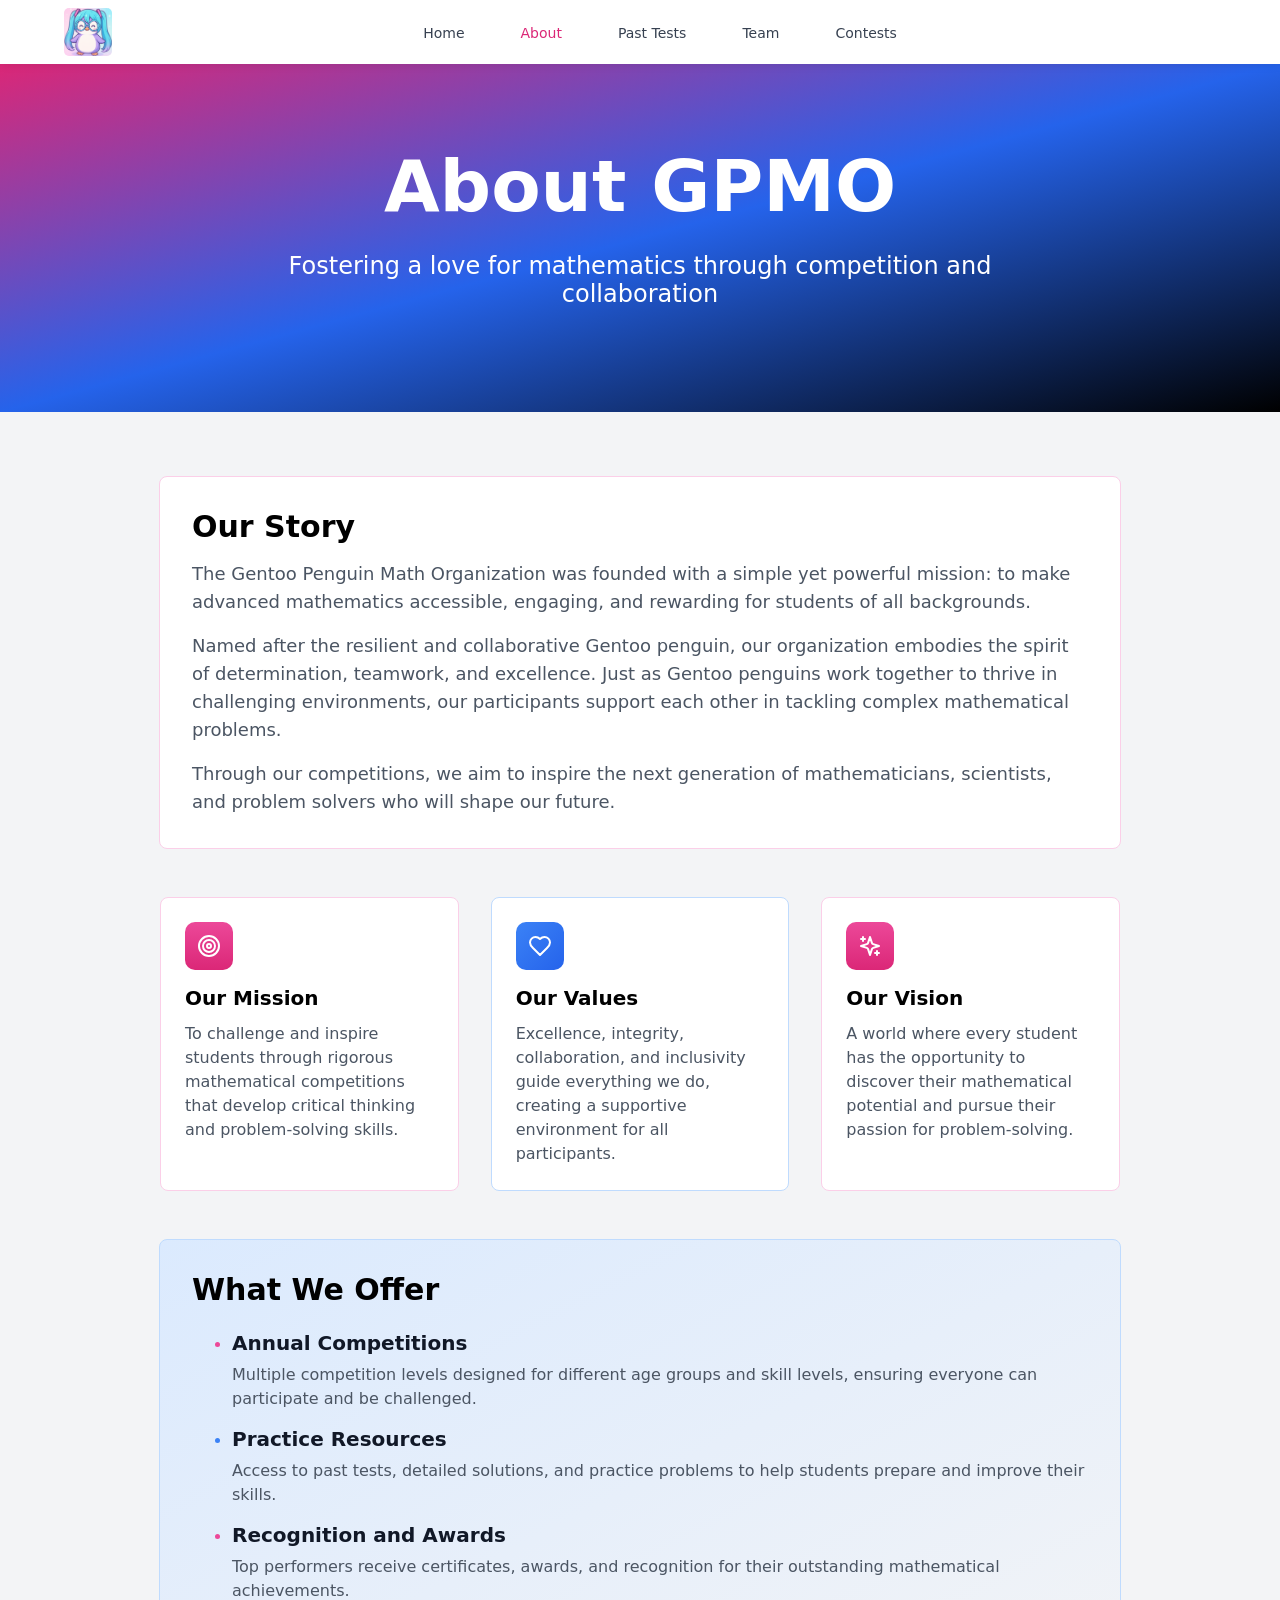
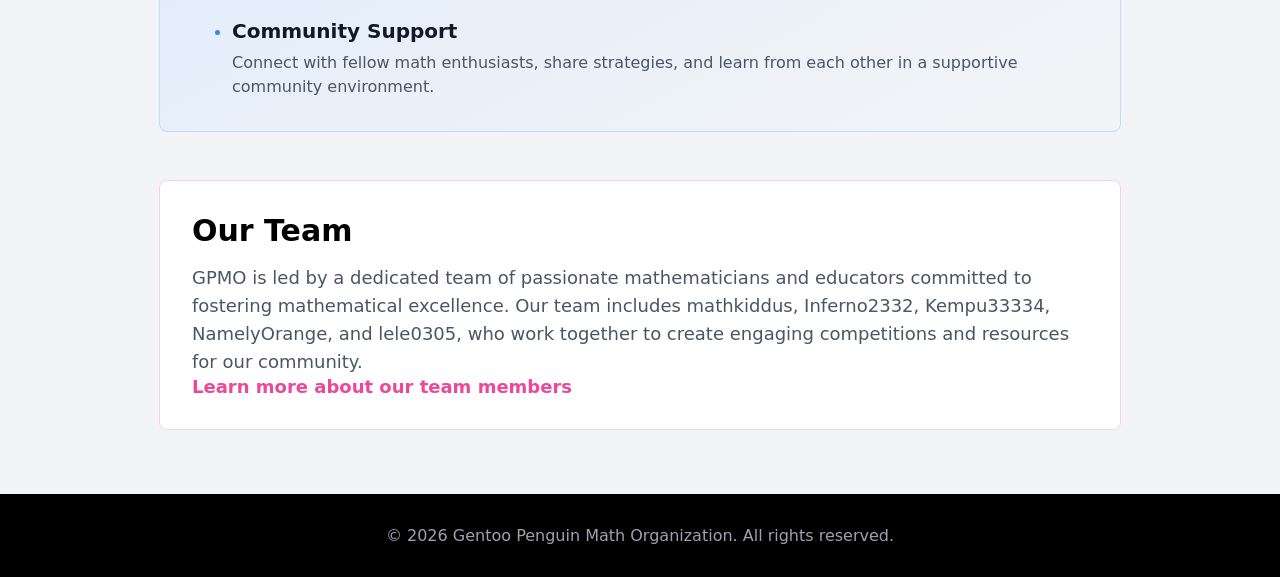
==== about.html @ 181d1ee4 "fix typos and changed references" ====
<!DOCTYPE html>
<html lang="en">
    <head>
        <meta charset="UTF-8">
        <meta name="viewport" content="width=device-width, initial-scale=1.0">
        <meta http-equiv="X-UA-Compatible" content="ie=edge">
        <title>Gentoo Penguin Math Organization ● About</title>
        <link rel="stylesheet" href="./assets/css/style.css">
    </head>
    <body>
        <main>
            <nav class="nav">
                <p class="fancy-text"><a href="index.html"><img src="./assets/images/members/logo.png" alt="GPMO Logo" class="logo"></a></p>
                <ul class="nav-bar">
                    <li><a href="index.html" class="nav-link">Home</a></li>
                    <li><a href="about.html" class="nav-link current-nav-link">About</a></li>
                    <li><a href="past-tests.html" class="nav-link">Past Tests</a></li>
                    <li><a href="team.html" class="nav-link">Team</a></li>
                    <li><a href="contest.html" class="nav-link">Contests</a></li>
                </ul>
                <button class="nav-toggle" aria-label="Toggle navigation" aria-expanded="false">
                    <span class="hamburger" aria-hidden="true"></span>
                </button>
            </nav>
            <div class="header-style header-style-1">
                <h1>About GPMO</h1>
                <p>Fostering a love for mathematics through competition and collaboration</p>
            </div>
            <div class="background-gray about-gpmo">
                <div class="our-story">
                    <h1>Our Story</h1>
                    <h3>The Gentoo Penguin Math Organization was founded with a simple yet powerful mission: to make advanced mathematics accessible, engaging, and rewarding for students of all backgrounds.</h3>
                    <h3>Named after the resilient and collaborative Gentoo penguin, our organization embodies the spirit of determination, teamwork, and excellence. Just as Gentoo penguins work together to thrive in challenging environments, our participants support each other in tackling complex mathematical problems.</h3>
                    <h3>Through our competitions, we aim to inspire the next generation of mathematicians, scientists, and problem solvers who will shape our future.</h3>
                </div>
                <div class="about-gpmo-container">
                    <div class="facts-box facts-box-red">
                        <div class="icon-box-red">
                            <svg xmlns="http://www.w3.org/2000/svg" width="24" height="24" viewBox="0 0 24 24" fill="none" stroke="currentColor" stroke-width="2" stroke-linecap="round" stroke-linejoin="round" class="lucide lucide-target text-white"><circle cx="12" cy="12" r="10"></circle><circle cx="12" cy="12" r="6"></circle><circle cx="12" cy="12" r="2"></circle></svg>
                        </div>
                        <h3>Our Mission</h3>
                        <h4>To challenge and inspire students through rigorous mathematical competitions that develop critical thinking and problem-solving skills.</h4>
                    </div>
                    <div class="facts-box facts-box-blue">
                        <div class="icon-box-blue">
                            <svg xmlns="http://www.w3.org/2000/svg" width="24" height="24" viewBox="0 0 24 24" fill="none" stroke="currentColor" stroke-width="2" stroke-linecap="round" stroke-linejoin="round" class="lucide lucide-heart text-white"><path d="M19 14c1.49-1.46 3-3.21 3-5.5A5.5 5.5 0 0 0 16.5 3c-1.76 0-3 .5-4.5 2-1.5-1.5-2.74-2-4.5-2A5.5 5.5 0 0 0 2 8.5c0 2.3 1.5 4.05 3 5.5l7 7Z"></path></svg>
                        </div>
                        <h3>Our Values</h3>
                        <h4>Excellence, integrity, collaboration, and inclusivity guide everything we do, creating a supportive environment for all participants.</h4>
                    </div>
                    <div class="facts-box facts-box-red">
                        <div class="icon-box-red">
                            <svg xmlns="http://www.w3.org/2000/svg" width="24" height="24" viewBox="0 0 24 24" fill="none" stroke="currentColor" stroke-width="2" stroke-linecap="round" stroke-linejoin="round" class="lucide lucide-sparkles text-white"><path d="m12 3-1.912 5.813a2 2 0 0 1-1.275 1.275L3 12l5.813 1.912a2 2 0 0 1 1.275 1.275L12 21l1.912-5.813a2 2 0 0 1 1.275-1.275L21 12l-5.813-1.912a2 2 0 0 1-1.275-1.275L12 3Z"></path><path d="M5 3v4"></path><path d="M19 17v4"></path><path d="M3 5h4"></path><path d="M17 19h4"></path></svg>
                        </div>
                        <h3>Our Vision</h3>
                        <h4>A world where every student has the opportunity to discover their mathematical potential and pursue their passion for problem-solving.</h4>
                    </div>
                </div>
                <div class="what-we-offer">
                    <h1>What We Offer</h1>
                    <ul>
                        <li class="red-bullet">
                            <h3>Annual Competitions</h3>
                            <h4>Multiple competition levels designed for different age groups and skill levels, ensuring everyone can participate and be challenged.</h4>
                        </li>
                        <li class="blue-bullet">
                            <h3>Practice Resources</h3>
                            <h4>Access to past tests, detailed solutions, and practice problems to help students prepare and improve their skills.</h4>
                        </li>
                        <li class="red-bullet">
                            <h3>Recognition and Awards</h3>
                            <h4>Top performers receive certificates, awards, and recognition for their outstanding mathematical achievements.</h4>
                        </li>
                        <li class="blue-bullet">
                            <h3>Community Support</h3>
                            <h4>Connect with fellow math enthusiasts, share strategies, and learn from each other in a supportive community environment.</h4>
                        </li>
                    </ul>
                </div>
                <div class="our-team">
                    <h1>Our Team</h1>
                    <h3>GPMO is led by a dedicated team of passionate mathematicians and educators committed to fostering mathematical excellence. Our team includes mathkiddus, Inferno2332, Kempu33334, NamelyOrange, and lele0305, who work together to create engaging competitions and resources for our community.</h3>
                    <a href="team.html" class="primary-button">Learn more about our team members</a>
                </div>
            </div>
            <footer class="copyright">© 2026 Gentoo Penguin Math Organization. All rights reserved.</footer>
        </main>
        <script src="./assets/js/index.js"></script>
    </body>
</html>
---- assets/css/style.css ----
body {
    font-family: ui-sans-serif, system-ui, sans-serif,
               "Apple Color Emoji", "Segoe UI Emoji",
               "Segoe UI Symbol", "Noto Color Emoji";
    margin: 0;
    padding: 0;
}

a {
    text-decoration: none;
}

.colored-text {
    background-image: linear-gradient(to right, rgb(236, 72, 153), rgb(59, 130, 246));
}

.header-style {
    padding-left: 16px;
    padding-right: 16px;
    padding-top: 80px;
    padding-bottom: 80px;
    text-align: center;
    color: white;
}

.header-style-1 {
    background-image: linear-gradient(to right bottom, rgb(219, 39, 119), rgb(37, 99, 235), rgb(0, 0, 0));
}

.header-style-2 {
    background-image: linear-gradient(to right bottom, rgb(219, 39, 119), rgb(37, 99, 235));
}

.header-style-3 {
    background-image: linear-gradient(to right bottom, rgb(37, 99, 235), rgb(219, 39, 119));
}

.header-style-4 {
    background-image: linear-gradient(to right bottom, rgb(37, 99, 235), rgb(219, 39, 119), rgb(0, 0, 0));
}

@media screen and (max-width: 768px) {
    .header-style > h1{
        font-size: 48px;
    }
    .header-style > p {
        font-size: 20px;
    }
}

@media screen and (min-width: 769px) {
    .header-style > h1{
        font-size: 72px;
    }
    .header-style > p {
        font-size: 24px;
    }
}

.header-style > h1{
    font-weight: 700;
    margin-top: 0px;
    margin-bottom: 24px;
}

.header-style > p {
    margin-left: auto;
    margin-right: auto;
    max-width: 768px;
}

.button-container {
    display: flex;
    align-items: center;
    justify-content: center;
    column-gap: 16px;
}

.button {
    padding-bottom: 12px;
    padding-left: 32px;
    padding-right: 32px;
    padding-top: 12px;
    border-radius: 8px;
    font-weight: 600;
    transition: all 0.1s ease-in;
}

.pink-button {
    background-color: rgb(236, 72, 153);
}

.pink-button > a {
    color: white;
}

.pink-button:hover {
    background-color: rgb(219, 39, 119);
}

.white-button {
    background-color: white;
}

.white-button > a {
    color: black;
}

.white-button:hover {
    background-color: rgb(226, 227, 229);
}

.nav {
    display: flex;
    align-items: center;
    justify-content: center;
    height: 64px;
    margin-top: 0px;
    top: 0;
    background: white;
    box-shadow: 0 2px 8px rgba(0, 0, 0, 0.08);
    position: sticky;
}

.nav-bar {
    list-style-type: none;
    display: flex;
    justify-content: center;
    align-items: center;
    margin-top: 0px;
    margin-bottom: 0px;
}

.nav-link {
    color: rgb(55, 65, 81);
    font-weight: 500;
    font-size: 14px;
    padding-top: 8px;
    padding-bottom: 8px;
    padding-left: 12px;
    padding-right: 12px;
    margin-left: 16px;
    margin-right: 16px;
    transition: all 0.2s;
}

.nav-link:hover {
    color: rgb(219, 39, 119);
}

.current-nav-link {
    color: rgb(219, 39, 119);
}

.fancy-text {
    background-clip: text;
    background-image: linear-gradient(to right, rgb(236, 72, 153), rgb(59, 130, 246));
    font-size: 24px;
    font-weight: 700;
    color: rgba(0, 0, 0, 0);
    position: absolute;
    left: 64px;
}

.nav-toggle {
    position: absolute;
    right: 64px;
}

.background-gray {
    background-color: rgb(243, 244, 246);
}

.facts-box-container {
    padding: 64px 100px;
    background-color: rgb(243, 244, 246);

    display: grid;
    grid-template-columns: repeat(auto-fit, minmax(280px, 1fr));
    gap: 32px;
}

.facts-box {
    padding: 24px;
    background-color: white;
    border-radius: 8px;
    border-width: 0.8px;
    border-style: solid;
    transition: all 0.1s;
    line-height: 24px;
}

.facts-box > h3 {
    font-size: 20px;
    font-weight: 600;
    margin-bottom: 12px;
    margin-top: 0px;
}

.facts-box > h4 {
    color: rgb(75, 85, 99);
    font-weight: 400;
    margin-bottom: 0px;
    margin-top: 0px;
}

.facts-box-red {
    border-color: rgb(251, 207, 232);
}

.facts-box-red:hover {
    border-color: rgb(244, 114, 182);
}

.facts-box-blue {
    border-color: rgb(191, 219, 254);
}

.facts-box-blue:hover {
    border-color: rgb(96, 165, 250);
}

.icon-box-red {
    width: 48px;
    height: 48px;
    border-radius: 10px;

    background: linear-gradient(
        180deg,
        #ec4899 0%,
        #db2777 100%
    );

    display: flex;
    align-items: center;
    justify-content: center;
    color: white;
    margin-bottom: 16px;
}

.icon-box-red svg {
    width: 24px;
    height: 24px;
}

.icon-box-blue {
    width: 48px;
    height: 48px;
    border-radius: 10px;

    background: linear-gradient(
        to right bottom,
        rgb(59, 130, 246),
        rgb(37, 99, 235)
    );

    display: flex;
    align-items: center;
    justify-content: center;
    color: white;
    margin-bottom: 16px;
}

.icon-box-blue svg {
    width: 24px;
    height: 24px;
}

.statistics {
    text-align: center;
    padding: 64px 16px;
}

.statistics-details {
    display: grid;
    grid-template-columns: repeat(auto-fit, minmax(240px, 1fr));
    gap: 48px;
    max-width: 1100px;
    margin: 0 auto;
    justify-content: center;
}

.design-text {
    color: rgb(17, 24, 39);
    font-size: 36px;
    font-weight: 700;
    margin-top: 0px;
    margin-bottom: 48px;
}

.pink-text {
    margin-top: 0px;
    margin-bottom: 12px;
    font-size: 48px;
    font-weight: 700;
    color: rgb(236, 72, 153);
}

.blue-text {
    margin-top: 0px;
    margin-bottom: 12px;
    font-size: 48px;
    font-weight: 700;
    color: rgb(59, 130, 246);
}

.black-text {
    margin-top: 0px;
    margin-bottom: 8px;
    font-size: 20px;
    font-weight: 400;
    color: rgb(17, 24, 39);
}

.gray-text {
    margin-top: 0px;
    margin-bottom: 0px;
    font-size: 16px;
    font-weight: 400;
    color: rgb(75, 85, 99);
}

.ready-to-challenge {
    padding: 64px 16px;
    text-align: center;
}

.ready-to-challenge > h1 {
    font-size: 30px;
    font-weight: 700;
    color: rgb(17, 24, 39);
    margin-top: 0px;
    margin-bottom: 24px;
}

.ready-to-challenge > h2 {
    font-size: 20px;
    font-weight: 400;
    color: rgb(75, 85, 99);
    margin-top: 0px;
    margin-bottom: 32px;
}

.copyright {
    text-align: center;
    padding-top: 32px;
    padding-bottom: 32px;
    padding-left: 16px;
    padding-right: 16px;
    color: rgb(156, 163, 175);
    background-color: black;
}

.about-gpmo {
    background-color: rgb(243, 244, 246);
    padding-top: 64px;
    padding-bottom: 64px;
    padding-left: 16px;
    padding-right: 16px;
}

.our-story {
    max-width: 896px;
    background-color: white;
    border-color: rgb(251, 207, 232);
    border-width: 0.8px;
    border-style: solid;
    border-radius: 8px;
    padding: 32px;
    margin-left: auto;
    margin-right: auto;
    margin-bottom: 48px;
    transition: all 0.1s;
}

.our-story > h1 {
    color: black;
    font-size: 30px;
    font-weight: 700;
    margin-top: 0px;
    margin-bottom: 8px;
}

.our-story > h3 {
    color: rgb(75, 85, 99);
    font-size: 18px;
    font-weight: 400;
    margin-top: 16px;
    margin-bottom: 0px;
    line-height: 28px;
}

.our-story:hover {
    border-color: rgb(244, 114, 182);
}

.about-gpmo-container {
    max-width: min(960px, 100vw);
    margin-left: auto;
    margin-right: auto;
    background-color: rgb(243, 244, 246);

    display: grid;
    grid-template-columns: repeat(auto-fit, minmax(200px, 1fr));
    gap: 32px;
}

.what-we-offer {
    max-width: 896px;
    background-image: linear-gradient(to right bottom, rgb(219, 234, 254), rgb(243, 244, 246));
    border-color: rgb(191, 219, 254);
    border-width: 0.8px;
    border-style: solid;
    margin-top: 48px;
    border-radius: 8px;
    padding-top: 32px;
    padding-left: 32px;
    padding-right: 32px;
    padding-bottom: 16px;
    margin-left: auto;
    margin-right: auto;
    margin-bottom: 48px;
    transition: all 0.1s;
}

.what-we-offer > h1 {
    color: black;
    font-size: 30px;
    font-weight: 700;
    margin-top: 0px;
    margin-bottom: 24px;
}

.what-we-offer > ul > li > h3 {
    color: rgb(17, 24, 39);
    font-size: 20px;
    font-weight: 600;
    margin-top: 16px;
    margin-bottom: 8px;
}

.what-we-offer > ul > li > h4 {
    color: rgb(75, 85, 99);
    font-size: 16px;
    font-weight: 400;
    margin-top: 0px;
    margin-bottom: 8px;
    line-height: 24px;
}

.red-bullet::marker {
    color: rgb(236, 72, 153);
}

.blue-bullet::marker {
    color: rgb(59, 130, 246);
}

.our-team {
    max-width: 896px;
    background-color: white;
    border-color: rgb(251, 207, 232);
    border-width: 0.8px;
    border-style: solid;
    margin-bottom: 48px;
    border-radius: 8px;
    padding: 32px;
    margin-left: auto;
    margin-right: auto;
    margin-bottom: 0px;
    transition: all 0.1s;
}

.our-team > h1 {
    color: black;
    font-size: 30px;
    font-weight: 700;
    margin-top: 0px;
    margin-bottom: 8px;
}

.our-team > h3 {
    color: rgb(75, 85, 99);
    font-size: 18px;
    font-weight: 400;
    margin-top: 16px;
    margin-bottom: 0px;
    line-height: 28px;
}

.our-team > a {
    color: rgb(236, 72, 153);
    font-weight: 600;
    font-size: 18px;
    text-decoration: none;
}

.our-team:hover {
    border-color: rgb(244, 114, 182);
}

.use-resources {
    max-width: 1152px;
    background-color: rgba(219, 234, 254, 0.3);
    border-color: rgba(147, 197, 253, 0.3);
    border-width: 0.8px;
    border-style: solid;
    margin-bottom: 48px;
    border-radius: 8px;
    padding-top: 32px;
    padding-left: 32px;
    padding-right: 32px;
    padding-bottom: 16px;
    margin-left: auto;
    margin-right: auto;
    margin-bottom: 48px;
    transition: all 0.1s;
}

.use-resources > h1 {
    color: rgb(17, 24, 39);
    font-size: 24px;
    font-weight: 600;
    margin-top: 0px;
    margin-bottom: 12px;
    line-height: 32px;
}

.use-resources > h3 {
    color: rgb(75, 85, 99);
    font-size: 16px;
    font-weight: 400;
    margin-top: 0px;
    margin-bottom: 16px;
    line-height: 24px;
}

.use-resources > ul {
    padding-left: 20px;
}

.use-resources > ul > li {
    color: rgb(75, 85, 99);
    font-size: 16px;
    font-weight: 400;
    margin-top: 8px;
    line-height: 24px;
}

.content-section-past-tests {
    padding-top: 64px;
    padding-bottom: 64px;
    padding-left: 16px;
    padding-right: 16px;
    max-width: 1152px;
    margin-left: auto;
    margin-right: auto;
}

.year-competition {
    max-width: 1152px;
}

.year-competition > h2 > svg {
    color: rgb(236, 72, 153);
}

.year-competition > h2 {
    display: flex;
    align-items: center;
    gap: 12px;
    color: rgb(17, 24, 39);
    font-size: 30px;
    font-weight: 700;
}

.test-links {
    display: grid;
    grid-template-columns: repeat(auto-fit, minmax(280px, 1fr));
    gap: 32px;
    justify-content: center;
}

@media screen and (max-width: 768px) {
    .test-links {
        grid-template-columns: 1fr;
    }
}

.competition-box {
    background-color: white;
    border-radius: 8px;
    padding: 24px;
    border-color: rgb(209, 213, 219);
    border-width: 0.8px;
    border-style: solid;
    transition: all 0.1s;
}

.competition-box:hover {
    border-color: rgb(244, 114, 182);
}

.card-header {
    display: flex;
    align-items: center;
    justify-content: space-between;
    gap: 16px;
}

.left {
    display: flex;
    flex-direction: column;
    gap: 8px;
}

.left > h3 {
    margin-top: 0;
    margin-left: 0;
    margin-right: 0;
    margin-bottom: 4px;
    font-size: 20px;
    font-weight: 600;
}

.tags {
    display: flex;
    gap: 8px;
}

.tag {
    padding: 4px 12px;
    border-radius: 999px;
    font-size: 14px;
    font-weight: 400;
    white-space: nowrap;
}

.tag.pink {
    background-color: rgb(252, 231, 243);
    color: rgb(190, 24, 93);
}

.tag.blue {
    background-color: rgb(219, 234, 254);
    color: rgb(29, 78, 216);
}

.icon {
    color: rgb(156, 163, 175);
    width: 32px;
    height: 32px;
    transform: translateY(-16px);
    flex-shrink: 0;
}

.competition-box > h3 {
    color: rgb(75, 85, 99);
    font-size: 16px;
    font-weight: 400;
    line-height: 24px;
    margin-bottom: 16px;
}

.button-set {
    display: flex;
    align-items: center;
    justify-content: center;
    gap: 12px;
}

.test-button {
    display: flex;
    align-items: center;
    justify-content: center;
    column-gap: 8px;
    border-radius: 8px;
    color: white;
    line-height: 24px;
    padding-top: 8px;
    padding-bottom: 8px;
    padding-left: 16px;
    padding-right: 16px;
    font-weight: 500;
    width: 100%;
}

.test-button-red {
    background-color: rgb(236, 72, 153);
}

.test-button-red:hover {
    background-color: rgb(219, 39, 119);
}

.test-button-blue {
    background-color: rgb(59, 130, 246);
}

.test-button-blue:hover {
    background-color: rgb(37, 99, 240);
}

.looking-for-more {
    text-align: center;
    margin-top: 48px;
    background-image: linear-gradient(to right bottom, rgba(252, 231, 243, 0.3), rgba(219, 234, 254, 0.3));
    border-color: rgba(249, 168, 212, 0.3);
    border-width: 0.8px;
    border-style: solid;
    padding: 32px;
}

.looking-for-more > h2 {
    font-size: 24px;
    font-weight: 700;
    margin-top: 0px;
    color: rgb(17, 24, 39);
    margin-bottom: 12px;
}

.looking-for-more > h3 {
    font-size: 16px;
    font-weight: 400;
    margin-top: 0px;
    margin-bottom: 24px;
    line-height: 24px;
    color: rgb(75, 85, 99);
}

.looking-for-more > h4 {
    font-size: 14px;
    font-weight: 400;
    margin-top: 0px;
    margin-bottom: 0px;
    color: rgb(156, 163, 175);
}

.looking-for-more > h4 > a {
    color: rgb(244, 114, 182);
    text-decoration: none;
}

.card-container {
    display: grid;
    gap: 24px;
    grid-template-columns: repeat(3, 1fr);
    max-width: 1350px;
    margin-left: auto;
    margin-right: auto;
    padding: 16px;
}

@media screen and (max-width: 900px) {
    .card-container {
        grid-template-columns: repeat(2, 1fr);
    }
}

@media screen and (max-width: 600px) {
    .card-container {
        grid-template-columns: 1fr;
    }
}

.card {
    background-color: white;
    padding: 16px;
    border-radius: 8px;
    text-align: center;
    transition: all 0.2s ease;
}

.card-image-red {
    border-radius: 9999px;
    border-color: rgb(236, 72, 153);
    border-width: 4px;
    border-style: solid;
    width: 128px;
    height: 128px;
}

.card-image-blue {
    border-radius: 9999px;
    border-color: rgb(59, 130, 246);
    border-width: 4px;
    border-style: solid;
    width: 128px;
    height: 128px;
}

.card > p {
    font-size: 16px;
    color: rgb(75, 85, 99);
}

.nav-toggle {
    display: none;
    background: none;
    border: none;
    cursor: pointer;
    width: 40px;
    height: 40px;
    align-items: center;
    justify-content: center;
    padding: 8px;
}

.hamburger {
    display: block;
    position: relative;
    width: 22px;
    height: 2px;
    background: #374151;
    transition: transform .3s ease, background .3s ease;
}
.hamburger::before,
.hamburger::after {
    content: "";
    position: absolute;
    left: 0;
    width: 22px;
    height: 2px;
    background: #374151;
    transition: transform .3s ease, top .3s ease, opacity .2s ease;
}
.hamburger::before { top: -7px; }
.hamburger::after { top: 7px; }

.nav.open .hamburger { background: transparent; }
.nav.open .hamburger::before { transform: rotate(45deg) translate(3px, 3px); top: 0; }
.nav.open .hamburger::after { transform: rotate(-45deg) translate(3px, -3px); top: 0; }

@media screen and (max-width: 700px) {
    .nav { padding: 0 16px; height: 56px; }
    .nav-bar {
        display: none;
        position: absolute;
        top: 56px;
        left: 0;
        right: 0;
        background: white;
        flex-direction: column;
        align-items: flex-start;
        padding: 8px 16px;
        gap: 4px;
        box-shadow: 0 8px 20px rgba(0,0,0,0.08);
        z-index: 40;
    }
    .nav-bar.open { display: flex; }
    .nav-link {
        margin: 0;
        padding: 10px 8px;
        width: 100%;
    }
    .nav-toggle { display: flex; }
    .fancy-text { font-size: 20px; }
}

.logo {
    width: 48px;
    height: 48px;
    border-radius: 5px;
    margin-top: 5px;
    transition: filter 0.2s;
}

.logo:hover {
    filter: drop-shadow(0 0 5px rgba(236, 72, 153, 0.7)) drop-shadow(0 0 5px rgba(59, 130, 246, 0.7));
}

.contest-box-container {
    padding: 64px 100px;

    text-align: center;
}

.contest-box-container > h1 {
    color: rgb(236, 72, 153);
}

.contest-box-container > p {
    font-style: italic;
}

.contest-table {
    border-style: solid;
    border-width: 10px;
    border-color: black;
}

.past-contests-grid {
    display: grid;
    grid-template-columns: repeat(auto-fit, minmax(240px, 1fr));
    gap: 22px;
    margin-top: 24px;
}

.contest-card {
    background-color: white;
    border-radius: 20px;
    border: 1px solid rgb(229, 231, 235);
    padding: 22px;
    text-align: left;
    box-shadow: 0 12px 32px rgba(15, 23, 42, 0.05);
}

.contest-card-header {
    display: flex;
    justify-content: space-between;
    gap: 12px;
    align-items: baseline;
    margin-bottom: 10px;
}

.contest-card-title {
    display: block;
    font-size: 18px;
    font-weight: 700;
    color: rgb(17, 24, 39);
}

.contest-card-date {
    color: rgb(107, 114, 128);
    font-size: 14px;
}

.contest-card-subtitle {
    margin: 0;
    color: rgb(75, 85, 99);
    font-size: 15px;
    margin-bottom: 16px;
    line-height: 1.6;
}

.contest-card-link,
.contest-card-missing {
    display: inline-flex;
    align-items: center;
    font-weight: 600;
    font-size: 14px;
}

.contest-card-link {
    color: rgb(37, 99, 235);
}

.contest-card-link:hover {
    text-decoration: underline;
}

.contest-card-missing {
    color: rgb(107, 114, 128);
}

@media screen and (max-width: 720px) {
    .contest-box-container {
        padding: 48px 24px;
    }
}

.contest-submission {
    padding: 40px 16px 60px;
    max-width: 1320px;
    margin-left: auto;
    margin-right: auto;
}

.contest-submission-grid {
    display: grid;
    grid-template-columns: minmax(300px, 1.05fr) minmax(280px, 0.95fr);
    gap: 28px;
    align-items: start;
}

.contest-form-card,
.preview-card {
    background-color: white;
    border-radius: 18px;
    border: 1px solid rgb(229, 231, 235);
    padding: 28px;
    box-shadow: 0 15px 45px rgba(15, 23, 42, 0.05);
}

.form-label {
    display: block;
    margin-bottom: 10px;
    font-size: 15px;
    font-weight: 600;
    color: rgb(31, 41, 55);
}

.select-field,
.text-field,
.text-area {
    width: 100%;
    border: 1px solid rgb(209, 213, 219);
    border-radius: 12px;
    padding: 14px 16px;
    font-size: 15px;
    color: rgb(15, 23, 42);
    background: white;
    margin-bottom: 20px;
    box-sizing: border-box;
}

.select-field:focus,
.text-field:focus,
.text-area:focus {
    outline: none;
    border-color: rgb(96, 165, 250);
    box-shadow: 0 0 0 4px rgba(59, 130, 246, 0.12);
}

.contest-meta {
    display: grid;
    gap: 12px;
    margin-bottom: 24px;
}

.contest-meta-row {
    display: flex;
    justify-content: space-between;
    gap: 16px;
    padding: 12px 16px;
    background-color: rgb(249, 250, 251);
    border-radius: 12px;
    font-size: 15px;
    color: rgb(55, 65, 81);
}

.contest-preview-details {
    margin-bottom: 22px;
}

.contest-preview-details p {
    margin: 0;
    color: rgb(75, 85, 99);
    line-height: 1.7;
}

.preview-note {
    color: rgb(107, 114, 128);
}

.contest-status {
    margin-top: 12px;
    font-weight: 700;
}

.status-active {
    color: rgb(16, 185, 129);
}

.status-inactive {
    color: rgb(248, 113, 113);
}

.pdf-preview {
    border-radius: 16px;
    overflow: hidden;
    background-color: rgb(229, 231, 235);
    min-height: 320px;
}

.pdf-preview iframe {
    width: 100%;
    min-height: 360px;
    border: none;
}

.pdf-link-row {
    margin-top: 18px;
}

.pdf-link-row a {
    color: rgb(37, 99, 235);
    font-weight: 600;
}

.question-list {
    display: grid;
    gap: 20px;
    margin-top: 20px;
}

.question-block {
    background-color: rgb(249, 250, 251);
    border-radius: 14px;
    padding: 18px;
    border: 1px solid rgb(229, 231, 235);
}

.question-label {
    display: block;
    margin-bottom: 10px;
    font-weight: 600;
    color: rgb(15, 23, 42);
}

.hidden {
    display: none !important;
}

.timer-row {
    display: flex;
    justify-content: space-between;
    align-items: center;
    gap: 12px;
    margin-bottom: 18px;
    padding: 14px 16px;
    border-radius: 14px;
    background-color: rgb(249, 250, 251);
    font-size: 15px;
    color: rgb(31, 41, 55);
}

.timer-row strong {
    font-size: 18px;
    color: rgb(17, 24, 39);
}

.modal-overlay {
    position: fixed;
    inset: 0;
    display: flex;
    align-items: center;
    justify-content: center;
    padding: 24px;
    background: rgba(15, 23, 42, 0.55);
    z-index: 50;
}

.modal-card {
    width: min(560px, 100%);
    background: white;
    border-radius: 24px;
    padding: 28px;
    box-shadow: 0 30px 70px rgba(15, 23, 42, 0.17);
    text-align: left;
}

.modal-card h3 {
    margin-top: 0;
    margin-bottom: 14px;
    font-size: 24px;
    color: rgb(17, 24, 39);
}

.modal-card p {
    margin: 0;
    color: rgb(75, 85, 99);
    font-size: 16px;
    line-height: 1.8;
}

.modal-actions {
    display: flex;
    justify-content: flex-end;
    gap: 12px;
    margin-top: 24px;
}

.disqualified-card {
    border: 1px solid rgb(248, 113, 113);
}

@media screen and (max-width: 980px) {
    .contest-submission-grid {
        grid-template-columns: 1fr;
    }

    .pdf-preview iframe {
        min-height: 280px;
    }
}

@media screen and (max-width: 640px) {
    .contest-submission {
        padding-top: 24px;
    }

    .contest-form-card,
    .preview-card {
        padding: 20px;
    }

    .select-field,
    .text-field,
    .text-area {
        padding: 12px 14px;
    }
}
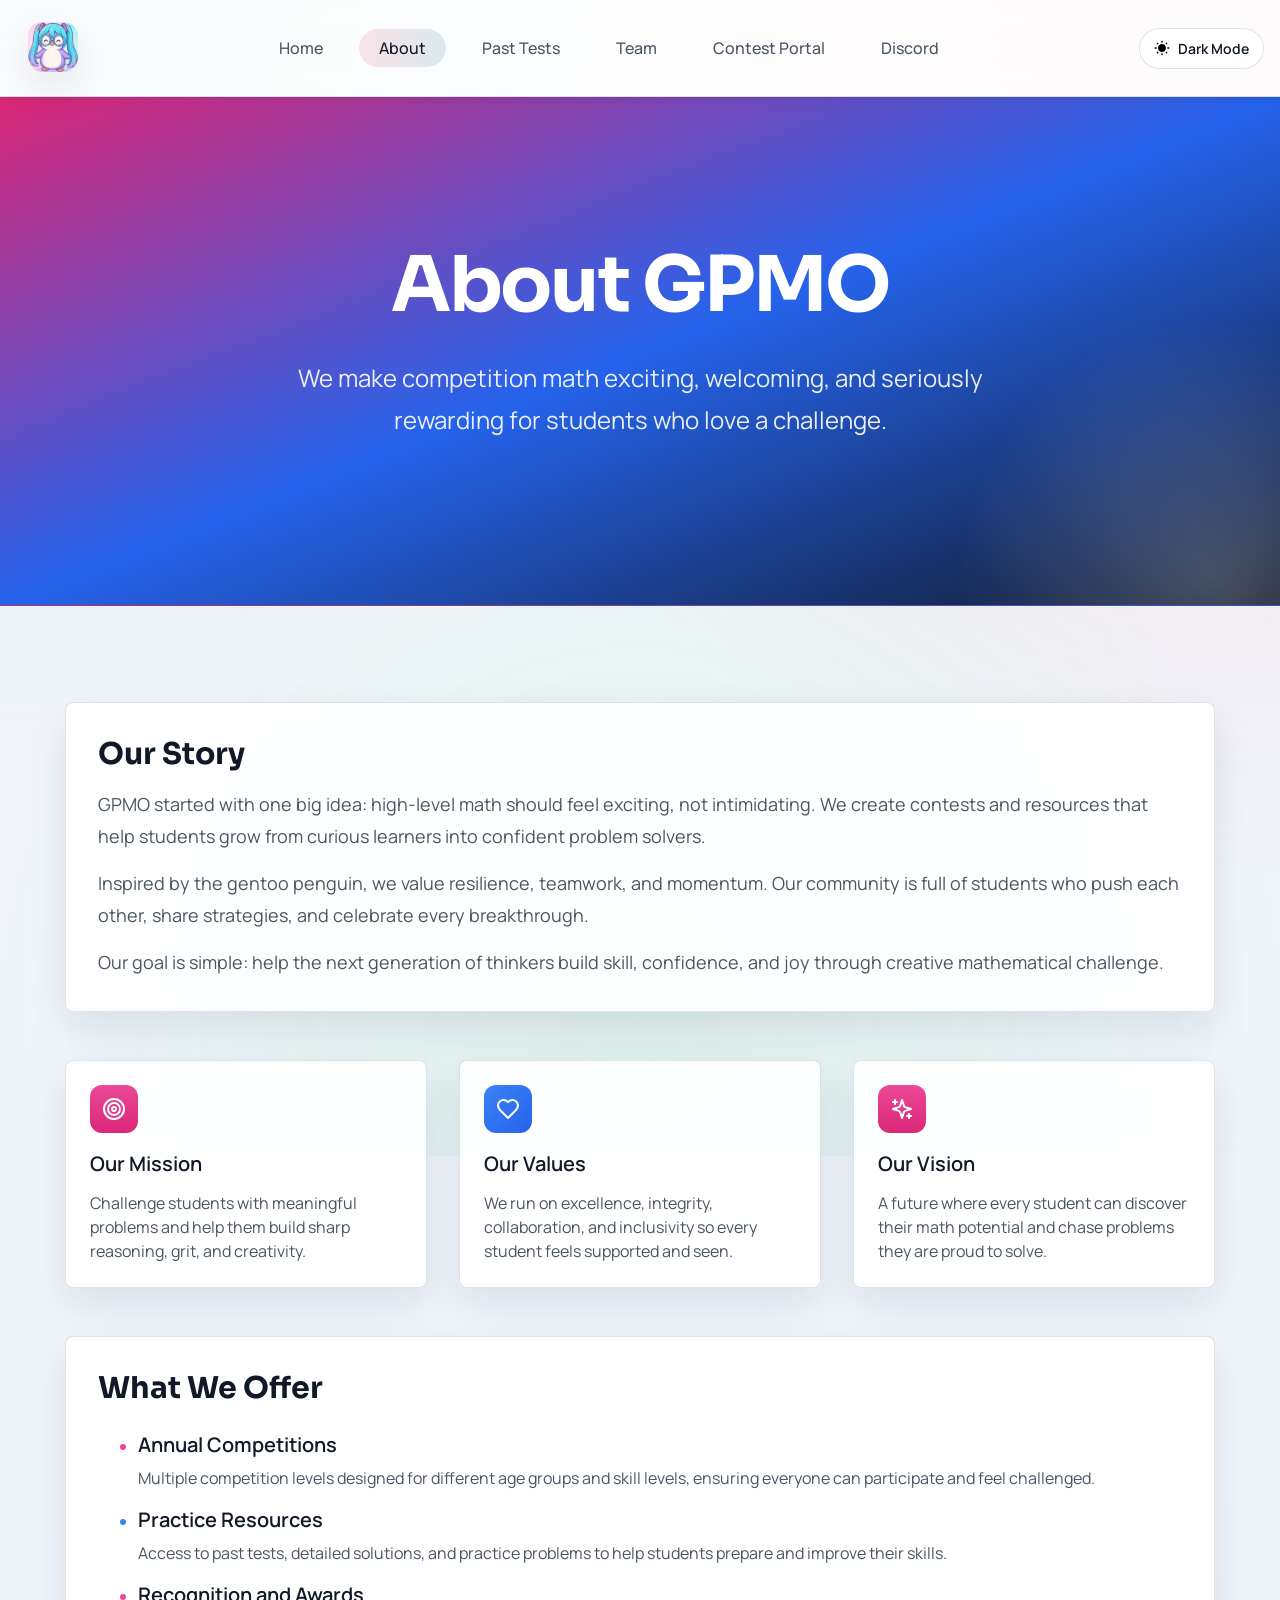
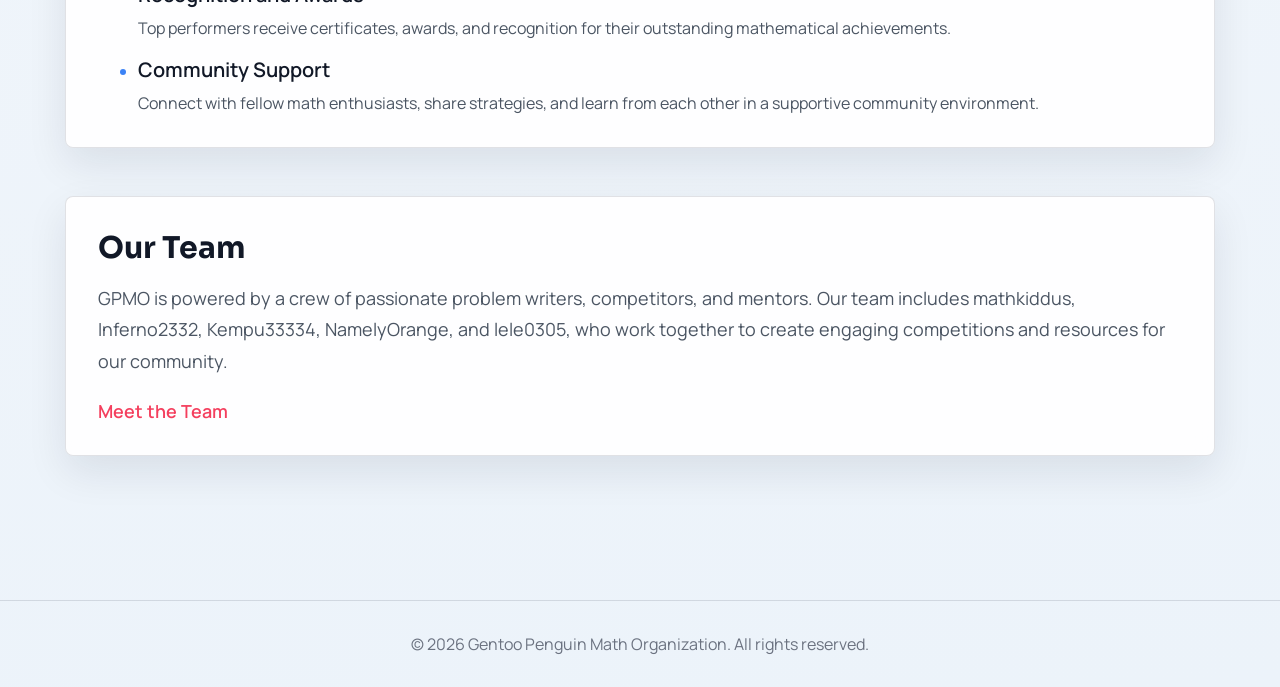
==== commit 6b4ebfe6: "ai redesign" ====
--- a/about.html
+++ b/about.html
@@ -10,28 +10,34 @@
     <body>
         <main>
             <nav class="nav">
-                <p class="fancy-text"><a href="index.html"><img src="./assets/images/members/logo.png" alt="GPMO Logo" class="logo"></a></p>
+                <p class="fancy-text"><a href="index.html"><img src="./assets/images/penguins/logo.png" alt="GPMO Logo" class="logo"></a></p>
                 <ul class="nav-bar">
                     <li><a href="index.html" class="nav-link">Home</a></li>
                     <li><a href="about.html" class="nav-link current-nav-link">About</a></li>
                     <li><a href="past-tests.html" class="nav-link">Past Tests</a></li>
                     <li><a href="team.html" class="nav-link">Team</a></li>
-                    <li><a href="contest.html" class="nav-link">Contests</a></li>
+                    <li><a href="contest.html" class="nav-link">Contest Portal</a></li>
+                    <li><a href="https://discord.gg/maKuNTpXgc" class="nav-link" target="_blank" rel="noreferrer noopener">Discord</a></li>
                 </ul>
+                <button class="theme-toggle" type="button" aria-label="Switch color theme" aria-pressed="false">
+                    <img src="./assets/images/icons/sun.svg" alt="" aria-hidden="true" class="theme-icon theme-icon-sun">
+                    <img src="./assets/images/icons/moon.svg" alt="" aria-hidden="true" class="theme-icon theme-icon-moon" style="filter: invert(100%)">
+                    <span class="theme-toggle-text">Dark Mode</span>
+                </button>
                 <button class="nav-toggle" aria-label="Toggle navigation" aria-expanded="false">
                     <span class="hamburger" aria-hidden="true"></span>
                 </button>
             </nav>
             <div class="header-style header-style-1">
                 <h1>About GPMO</h1>
-                <p>Fostering a love for mathematics through competition and collaboration</p>
+                <p>We make competition math exciting, welcoming, and seriously rewarding for students who love a challenge.</p>
             </div>
             <div class="background-gray about-gpmo">
                 <div class="our-story">
                     <h1>Our Story</h1>
-                    <h3>The Gentoo Penguin Math Organization was founded with a simple yet powerful mission: to make advanced mathematics accessible, engaging, and rewarding for students of all backgrounds.</h3>
-                    <h3>Named after the resilient and collaborative Gentoo penguin, our organization embodies the spirit of determination, teamwork, and excellence. Just as Gentoo penguins work together to thrive in challenging environments, our participants support each other in tackling complex mathematical problems.</h3>
-                    <h3>Through our competitions, we aim to inspire the next generation of mathematicians, scientists, and problem solvers who will shape our future.</h3>
+                    <h3>GPMO started with one big idea: high-level math should feel exciting, not intimidating. We create contests and resources that help students grow from curious learners into confident problem solvers.</h3>
+                    <h3>Inspired by the gentoo penguin, we value resilience, teamwork, and momentum. Our community is full of students who push each other, share strategies, and celebrate every breakthrough.</h3>
+                    <h3>Our goal is simple: help the next generation of thinkers build skill, confidence, and joy through creative mathematical challenge.</h3>
                 </div>
                 <div class="about-gpmo-container">
                     <div class="facts-box facts-box-red">
@@ -39,21 +45,21 @@
                             <svg xmlns="http://www.w3.org/2000/svg" width="24" height="24" viewBox="0 0 24 24" fill="none" stroke="currentColor" stroke-width="2" stroke-linecap="round" stroke-linejoin="round" class="lucide lucide-target text-white"><circle cx="12" cy="12" r="10"></circle><circle cx="12" cy="12" r="6"></circle><circle cx="12" cy="12" r="2"></circle></svg>
                         </div>
                         <h3>Our Mission</h3>
-                        <h4>To challenge and inspire students through rigorous mathematical competitions that develop critical thinking and problem-solving skills.</h4>
+                        <h4>Challenge students with meaningful problems and help them build sharp reasoning, grit, and creativity.</h4>
                     </div>
                     <div class="facts-box facts-box-blue">
                         <div class="icon-box-blue">
                             <svg xmlns="http://www.w3.org/2000/svg" width="24" height="24" viewBox="0 0 24 24" fill="none" stroke="currentColor" stroke-width="2" stroke-linecap="round" stroke-linejoin="round" class="lucide lucide-heart text-white"><path d="M19 14c1.49-1.46 3-3.21 3-5.5A5.5 5.5 0 0 0 16.5 3c-1.76 0-3 .5-4.5 2-1.5-1.5-2.74-2-4.5-2A5.5 5.5 0 0 0 2 8.5c0 2.3 1.5 4.05 3 5.5l7 7Z"></path></svg>
                         </div>
                         <h3>Our Values</h3>
-                        <h4>Excellence, integrity, collaboration, and inclusivity guide everything we do, creating a supportive environment for all participants.</h4>
+                        <h4>We run on excellence, integrity, collaboration, and inclusivity so every student feels supported and seen.</h4>
                     </div>
                     <div class="facts-box facts-box-red">
                         <div class="icon-box-red">
                             <svg xmlns="http://www.w3.org/2000/svg" width="24" height="24" viewBox="0 0 24 24" fill="none" stroke="currentColor" stroke-width="2" stroke-linecap="round" stroke-linejoin="round" class="lucide lucide-sparkles text-white"><path d="m12 3-1.912 5.813a2 2 0 0 1-1.275 1.275L3 12l5.813 1.912a2 2 0 0 1 1.275 1.275L12 21l1.912-5.813a2 2 0 0 1 1.275-1.275L21 12l-5.813-1.912a2 2 0 0 1-1.275-1.275L12 3Z"></path><path d="M5 3v4"></path><path d="M19 17v4"></path><path d="M3 5h4"></path><path d="M17 19h4"></path></svg>
                         </div>
                         <h3>Our Vision</h3>
-                        <h4>A world where every student has the opportunity to discover their mathematical potential and pursue their passion for problem-solving.</h4>
+                        <h4>A future where every student can discover their math potential and chase problems they are proud to solve.</h4>
                     </div>
                 </div>
                 <div class="what-we-offer">
@@ -61,7 +67,7 @@
                     <ul>
                         <li class="red-bullet">
                             <h3>Annual Competitions</h3>
-                            <h4>Multiple competition levels designed for different age groups and skill levels, ensuring everyone can participate and be challenged.</h4>
+                            <h4>Multiple competition levels designed for different age groups and skill levels, ensuring everyone can participate and feel challenged.</h4>
                         </li>
                         <li class="blue-bullet">
                             <h3>Practice Resources</h3>
@@ -79,8 +85,9 @@
                 </div>
                 <div class="our-team">
                     <h1>Our Team</h1>
-                    <h3>GPMO is led by a dedicated team of passionate mathematicians and educators committed to fostering mathematical excellence. Our team includes mathkiddus, Inferno2332, Kempu33334, NamelyOrange, and lele0305, who work together to create engaging competitions and resources for our community.</h3>
-                    <a href="team.html" class="primary-button">Learn more about our team members</a>
+                    <h3>GPMO is powered by a crew of passionate problem writers, competitors, and mentors. Our team includes mathkiddus, Inferno2332, Kempu33334, NamelyOrange, and lele0305, who work together to create engaging competitions and resources for our community.</h3>
+                    <br>
+                    <a href="team.html" class="primary-button">Meet the Team</a>
                 </div>
             </div>
             <footer class="copyright">© 2026 Gentoo Penguin Math Organization. All rights reserved.</footer>
--- a/assets/css/style.css
+++ b/assets/css/style.css
@@ -1,7 +1,114 @@
+@import url('https://fonts.googleapis.com/css2?family=Manrope:wght@300;400;500;600;700;800&family=Sora:wght@500;600;700;800&display=swap');
+
+/* ===== DESIGN SYSTEM ===== */
+:root {
+    /* PRIMARY ACCENT - Pink (Dominant) */
+    --primary-50: rgb(254, 240, 245);
+    --primary-100: rgb(252, 231, 243);
+    --primary-200: rgb(251, 207, 232);
+    --primary-300: rgb(249, 168, 212);
+    --primary-400: rgb(244, 114, 182);
+    --primary-500: rgb(236, 72, 153);
+    --primary-600: rgb(219, 39, 119);
+    --primary-700: rgb(190, 24, 93);
+    
+    /* SECONDARY ACCENT - Blue (Supporting) */
+    --secondary-50: rgb(240, 249, 255);
+    --secondary-100: rgb(219, 234, 254);
+    --secondary-200: rgb(191, 219, 254);
+    --secondary-300: rgb(147, 197, 253);
+    --secondary-400: rgb(96, 165, 250);
+    --secondary-500: rgb(59, 130, 246);
+    --secondary-600: rgb(37, 99, 235);
+    --secondary-700: rgb(29, 78, 216);
+    
+    /* NEUTRAL - Grays */
+    --neutral-0: rgb(255, 255, 255);
+    --neutral-50: rgb(249, 250, 251);
+    --neutral-100: rgb(243, 244, 246);
+    --neutral-200: rgb(229, 231, 235);
+    --neutral-300: rgb(209, 213, 219);
+    --neutral-400: rgb(156, 163, 175);
+    --neutral-500: rgb(107, 114, 128);
+    --neutral-600: rgb(75, 85, 99);
+    --neutral-700: rgb(55, 65, 81);
+    --neutral-800: rgb(31, 41, 55);
+    --neutral-900: rgb(17, 24, 39);
+    
+    /* SEMANTIC COLORS */
+    --success: rgb(16, 185, 129);
+    --error: rgb(248, 113, 113);
+    --warning: rgb(251, 146, 60);
+    
+    /* TYPOGRAPHY SCALE */
+    --text-xs: 12px;
+    --text-sm: 14px;
+    --text-base: 16px;
+    --text-lg: 18px;
+    --text-xl: 20px;
+    --text-2xl: 24px;
+    --text-3xl: 30px;
+    --text-4xl: 36px;
+    --text-5xl: 48px;
+    --text-6xl: 72px;
+    
+    --font-weight-light: 300;
+    --font-weight-normal: 400;
+    --font-weight-medium: 500;
+    --font-weight-semibold: 600;
+    --font-weight-bold: 700;
+    
+    /* SPACING SCALE */
+    --space-0: 0;
+    --space-1: 4px;
+    --space-2: 8px;
+    --space-3: 12px;
+    --space-4: 16px;
+    --space-5: 20px;
+    --space-6: 24px;
+    --space-8: 32px;
+    --space-10: 40px;
+    --space-12: 48px;
+    --space-16: 64px;
+    --space-20: 80px;
+    --space-24: 96px;
+    --space-25: 100px;
+
+    /* LAYOUT */
+    --layout-max-width: 1150px;
+    --layout-gutter: var(--space-4);
+    --layout-gutter-mobile: var(--space-3);
+    
+    /* BORDER RADIUS */
+    --radius-none: 0;
+    --radius-sm: 4px;
+    --radius-md: 8px;
+    --radius-lg: 12px;
+    --radius-xl: 16px;
+    --radius-2xl: 20px;
+    --radius-3xl: 24px;
+    --radius-full: 9999px;
+    
+    /* SHADOWS */
+    --shadow-none: none;
+    --shadow-xs: 0 1px 2px rgba(0, 0, 0, 0.05);
+    --shadow-sm: 0 2px 8px rgba(0, 0, 0, 0.08);
+    --shadow-md: 0 4px 12px rgba(0, 0, 0, 0.1);
+    --shadow-lg: 0 12px 32px rgba(15, 23, 42, 0.05);
+    --shadow-xl: 0 15px 45px rgba(15, 23, 42, 0.05);
+    --shadow-2xl: 0 30px 70px rgba(15, 23, 42, 0.17);
+    
+    /* TRANSITIONS */
+    --transition-fast: all 0.1s ease-in;
+    --transition-normal: all 0.2s ease;
+    --transition-slow: all 0.3s ease;
+    
+    /* FONT FAMILY */
+    --font-sans: ui-sans-serif, system-ui, sans-serif, "Apple Color Emoji", "Segoe UI Emoji", "Segoe UI Symbol", "Noto Color Emoji";
+}
+
 body {
-    font-family: ui-sans-serif, system-ui, sans-serif,
-               "Apple Color Emoji", "Segoe UI Emoji",
-               "Segoe UI Symbol", "Noto Color Emoji";
+    font-family: var(--font-sans);
     margin: 0;
     padding: 0;
 }
@@ -11,56 +118,56 @@
 }
 
 .colored-text {
-    background-image: linear-gradient(to right, rgb(236, 72, 153), rgb(59, 130, 246));
+    background-image: linear-gradient(to right, var(--primary-500), var(--secondary-500));
 }
 
 .header-style {
-    padding-left: 16px;
-    padding-right: 16px;
-    padding-top: 80px;
-    padding-bottom: 80px;
+    padding-left: var(--space-4);
+    padding-right: var(--space-4);
+    padding-top: var(--space-20);
+    padding-bottom: var(--space-20);
     text-align: center;
-    color: white;
+    color: var(--neutral-0);
 }
 
 .header-style-1 {
-    background-image: linear-gradient(to right bottom, rgb(219, 39, 119), rgb(37, 99, 235), rgb(0, 0, 0));
+    background-image: linear-gradient(to right bottom, var(--primary-600), var(--secondary-600), var(--neutral-900));
 }
 
 .header-style-2 {
-    background-image: linear-gradient(to right bottom, rgb(219, 39, 119), rgb(37, 99, 235));
+    background-image: linear-gradient(to right bottom, var(--primary-600), var(--secondary-600));
 }
 
 .header-style-3 {
-    background-image: linear-gradient(to right bottom, rgb(37, 99, 235), rgb(219, 39, 119));
+    background-image: linear-gradient(to right bottom, var(--secondary-600), var(--primary-600));
 }
 
 .header-style-4 {
-    background-image: linear-gradient(to right bottom, rgb(37, 99, 235), rgb(219, 39, 119), rgb(0, 0, 0));
+    background-image: linear-gradient(to right bottom, var(--secondary-600), var(--primary-600), var(--neutral-900));
 }
 
 @media screen and (max-width: 768px) {
     .header-style > h1{
-        font-size: 48px;
+        font-size: var(--text-5xl);
     }
     .header-style > p {
-        font-size: 20px;
+        font-size: var(--text-xl);
     }
 }
 
 @media screen and (min-width: 769px) {
     .header-style > h1{
-        font-size: 72px;
+        font-size: var(--text-6xl);
     }
     .header-style > p {
-        font-size: 24px;
+        font-size: var(--text-2xl);
     }
 }
 
 .header-style > h1{
-    font-weight: 700;
-    margin-top: 0px;
-    margin-bottom: 24px;
+    font-weight: var(--font-weight-bold);
+    margin-top: 0;
+    margin-bottom: var(--space-6);
 }
 
 .header-style > p {
@@ -73,41 +180,41 @@
     display: flex;
     align-items: center;
     justify-content: center;
-    column-gap: 16px;
+    column-gap: var(--space-4);
 }
 
 .button {
-    padding-bottom: 12px;
-    padding-left: 32px;
-    padding-right: 32px;
-    padding-top: 12px;
-    border-radius: 8px;
-    font-weight: 600;
-    transition: all 0.1s ease-in;
+    padding-bottom: var(--space-3);
+    padding-left: var(--space-8);
+    padding-right: var(--space-8);
+    padding-top: var(--space-3);
+    border-radius: var(--radius-md);
+    font-weight: var(--font-weight-semibold);
+    transition: var(--transition-fast);
 }
 
 .pink-button {
-    background-color: rgb(236, 72, 153);
+    background-color: var(--primary-500);
 }
 
 .pink-button > a {
-    color: white;
+    color: var(--neutral-0);
 }
 
 .pink-button:hover {
-    background-color: rgb(219, 39, 119);
+    background-color: var(--primary-600);
 }
 
 .white-button {
-    background-color: white;
+    background-color: var(--neutral-0);
 }
 
 .white-button > a {
-    color: black;
+    color: var(--neutral-900);
 }
 
 .white-button:hover {
-    background-color: rgb(226, 227, 229);
+    background-color: var(--neutral-500);
 }
 
 .nav {
@@ -115,10 +222,10 @@
     align-items: center;
     justify-content: center;
     height: 64px;
-    margin-top: 0px;
+    margin-top: 0;
     top: 0;
-    background: white;
-    box-shadow: 0 2px 8px rgba(0, 0, 0, 0.08);
+    background: var(--neutral-0);
+    box-shadow: var(--shadow-sm);
     position: sticky;
 }
 
@@ -127,115 +234,115 @@
     display: flex;
     justify-content: center;
     align-items: center;
-    margin-top: 0px;
-    margin-bottom: 0px;
+    margin-top: 0;
+    margin-bottom: 0;
 }
 
 .nav-link {
-    color: rgb(55, 65, 81);
-    font-weight: 500;
-    font-size: 14px;
-    padding-top: 8px;
-    padding-bottom: 8px;
-    padding-left: 12px;
-    padding-right: 12px;
-    margin-left: 16px;
-    margin-right: 16px;
-    transition: all 0.2s;
+    color: var(--neutral-700);
+    font-weight: var(--font-weight-medium);
+    font-size: var(--text-base);
+    padding-top: var(--space-2);
+    padding-bottom: var(--space-2);
+    padding-left: var(--space-3);
+    padding-right: var(--space-3);
+    margin-left: var(--space-4);
+    margin-right: var(--space-4);
+    transition: var(--transition-normal);
 }
 
 .nav-link:hover {
-    color: rgb(219, 39, 119);
+    color: var(--primary-600);
 }
 
 .current-nav-link {
-    color: rgb(219, 39, 119);
+    color: var(--primary-600);
 }
 
 .fancy-text {
     background-clip: text;
-    background-image: linear-gradient(to right, rgb(236, 72, 153), rgb(59, 130, 246));
-    font-size: 24px;
-    font-weight: 700;
+    background-image: linear-gradient(to right, var(--primary-500), var(--secondary-500));
+    font-size: var(--text-2xl);
+    font-weight: var(--font-weight-bold);
     color: rgba(0, 0, 0, 0);
     position: absolute;
-    left: 64px;
+    left: var(--space-16);
 }
 
 .nav-toggle {
     position: absolute;
-    right: 64px;
+    right: var(--space-16);
 }
 
 .background-gray {
-    background-color: rgb(243, 244, 246);
+    background-color: var(--neutral-100);
 }
 
 .facts-box-container {
-    padding: 64px 100px;
-    background-color: rgb(243, 244, 246);
+    padding: var(--space-16) var(--space-25);
+    background-color: var(--neutral-100);
 
     display: grid;
     grid-template-columns: repeat(auto-fit, minmax(280px, 1fr));
-    gap: 32px;
+    gap: var(--space-8);
 }
 
 .facts-box {
-    padding: 24px;
-    background-color: white;
-    border-radius: 8px;
+    padding: var(--space-6);
+    background-color: var(--neutral-0);
+    border-radius: var(--radius-md);
     border-width: 0.8px;
     border-style: solid;
-    transition: all 0.1s;
-    line-height: 24px;
+    transition: var(--transition-fast);
+    line-height: 1.5;
 }
 
 .facts-box > h3 {
-    font-size: 20px;
-    font-weight: 600;
-    margin-bottom: 12px;
-    margin-top: 0px;
+    font-size: var(--text-xl);
+    font-weight: var(--font-weight-semibold);
+    margin-bottom: var(--space-3);
+    margin-top: 0;
 }
 
 .facts-box > h4 {
-    color: rgb(75, 85, 99);
-    font-weight: 400;
-    margin-bottom: 0px;
-    margin-top: 0px;
+    color: var(--neutral-600);
+    font-weight: var(--font-weight-normal);
+    margin-bottom: 0;
+    margin-top: 0;
 }
 
 .facts-box-red {
-    border-color: rgb(251, 207, 232);
+    border-color: var(--primary-200);
 }
 
 .facts-box-red:hover {
-    border-color: rgb(244, 114, 182);
+    border-color: var(--primary-400);
 }
 
 .facts-box-blue {
-    border-color: rgb(191, 219, 254);
+    border-color: var(--secondary-200);
 }
 
 .facts-box-blue:hover {
-    border-color: rgb(96, 165, 250);
+    border-color: var(--secondary-400);
 }
 
 .icon-box-red {
     width: 48px;
     height: 48px;
-    border-radius: 10px;
+    border-radius: var(--radius-lg);
 
     background: linear-gradient(
         180deg,
-        #ec4899 0%,
-        #db2777 100%
+        var(--primary-500) 0%,
+        var(--primary-600) 100%
     );
 
     display: flex;
     align-items: center;
     justify-content: center;
-    color: white;
-    margin-bottom: 16px;
+    color: var(--neutral-0);
+    margin-bottom: var(--space-4);
 }
 
 .icon-box-red svg {
@@ -246,19 +353,19 @@
 .icon-box-blue {
     width: 48px;
     height: 48px;
-    border-radius: 10px;
+    border-radius: var(--radius-lg);
 
     background: linear-gradient(
         to right bottom,
-        rgb(59, 130, 246),
-        rgb(37, 99, 235)
+        var(--secondary-500),
+        var(--secondary-600)
     );
 
     display: flex;
     align-items: center;
     justify-content: center;
-    color: white;
-    margin-bottom: 16px;
+    color: var(--neutral-0);
+    margin-bottom: var(--space-4);
 }
 
 .icon-box-blue svg {
@@ -268,137 +375,137 @@
 
 .statistics {
     text-align: center;
-    padding: 64px 16px;
+    padding: var(--space-16) var(--space-4);
 }
 
 .statistics-details {
     display: grid;
     grid-template-columns: repeat(auto-fit, minmax(240px, 1fr));
-    gap: 48px;
+    gap: var(--space-12);
     max-width: 1100px;
     margin: 0 auto;
     justify-content: center;
 }
 
 .design-text {
-    color: rgb(17, 24, 39);
-    font-size: 36px;
-    font-weight: 700;
-    margin-top: 0px;
-    margin-bottom: 48px;
+    color: var(--neutral-900);
+    font-size: var(--text-4xl);
+    font-weight: var(--font-weight-bold);
+    margin-top: 0;
+    margin-bottom: var(--space-12);
 }
 
 .pink-text {
-    margin-top: 0px;
-    margin-bottom: 12px;
-    font-size: 48px;
-    font-weight: 700;
-    color: rgb(236, 72, 153);
+    margin-top: 0;
+    margin-bottom: var(--space-3);
+    font-size: var(--text-5xl);
+    font-weight: var(--font-weight-bold);
+    color: var(--primary-500);
 }
 
 .blue-text {
-    margin-top: 0px;
-    margin-bottom: 12px;
-    font-size: 48px;
-    font-weight: 700;
-    color: rgb(59, 130, 246);
+    margin-top: 0;
+    margin-bottom: var(--space-3);
+    font-size: var(--text-5xl);
+    font-weight: var(--font-weight-bold);
+    color: var(--secondary-500);
 }
 
 .black-text {
-    margin-top: 0px;
-    margin-bottom: 8px;
-    font-size: 20px;
-    font-weight: 400;
-    color: rgb(17, 24, 39);
+    margin-top: 0;
+    margin-bottom: var(--space-2);
+    font-size: var(--text-xl);
+    font-weight: var(--font-weight-normal);
+    color: var(--neutral-900);
 }
 
 .gray-text {
-    margin-top: 0px;
-    margin-bottom: 0px;
-    font-size: 16px;
-    font-weight: 400;
-    color: rgb(75, 85, 99);
+    margin-top: 0;
+    margin-bottom: 0;
+    font-size: var(--text-base);
+    font-weight: var(--font-weight-normal);
+    color: var(--neutral-600);
 }
 
 .ready-to-challenge {
-    padding: 64px 16px;
+    padding: var(--space-16) var(--space-4);
     text-align: center;
 }
 
 .ready-to-challenge > h1 {
-    font-size: 30px;
-    font-weight: 700;
-    color: rgb(17, 24, 39);
-    margin-top: 0px;
-    margin-bottom: 24px;
+    font-size: var(--text-3xl);
+    font-weight: var(--font-weight-bold);
+    color: var(--neutral-900);
+    margin-top: 0;
+    margin-bottom: var(--space-6);
 }
 
 .ready-to-challenge > h2 {
-    font-size: 20px;
-    font-weight: 400;
-    color: rgb(75, 85, 99);
-    margin-top: 0px;
-    margin-bottom: 32px;
+    font-size: var(--text-xl);
+    font-weight: var(--font-weight-normal);
+    color: var(--neutral-600);
+    margin-top: 0;
+    margin-bottom: var(--space-8);
 }
 
 .copyright {
     text-align: center;
-    padding-top: 32px;
-    padding-bottom: 32px;
-    padding-left: 16px;
-    padding-right: 16px;
-    color: rgb(156, 163, 175);
-    background-color: black;
+    padding-top: var(--space-8);
+    padding-bottom: var(--space-8);
+    padding-left: var(--space-4);
+    padding-right: var(--space-4);
+    color: var(--neutral-400);
+    background-color: var(--neutral-900);
 }
 
 .about-gpmo {
-    background-color: rgb(243, 244, 246);
-    padding-top: 64px;
-    padding-bottom: 64px;
-    padding-left: 16px;
-    padding-right: 16px;
+    background-color: var(--neutral-100);
+    padding-top: var(--space-16);
+    padding-bottom: var(--space-16);
+    padding-left: var(--space-4);
+    padding-right: var(--space-4);
 }
 
 .our-story {
-    max-width: 896px;
-    background-color: white;
-    border-color: rgb(251, 207, 232);
+    max-width: var(--layout-max-width);
+    background-color: var(--neutral-0);
+    border-color: var(--primary-200);
     border-width: 0.8px;
     border-style: solid;
-    border-radius: 8px;
-    padding: 32px;
+    border-radius: var(--radius-md);
+    padding: var(--space-8);
     margin-left: auto;
     margin-right: auto;
-    margin-bottom: 48px;
-    transition: all 0.1s;
+    margin-bottom: var(--space-12);
+    transition: var(--transition-fast);
 }
 
 .our-story > h1 {
-    color: black;
-    font-size: 30px;
-    font-weight: 700;
-    margin-top: 0px;
-    margin-bottom: 8px;
+    color: var(--neutral-900);
+    font-size: var(--text-3xl);
+    font-weight: var(--font-weight-bold);
+    margin-top: 0;
+    margin-bottom: var(--space-2);
 }
 
 .our-story > h3 {
-    color: rgb(75, 85, 99);
-    font-size: 18px;
-    font-weight: 400;
-    margin-top: 16px;
-    margin-bottom: 0px;
-    line-height: 28px;
+    color: var(--neutral-600);
+    font-size: var(--text-lg);
+    font-weight: var(--font-weight-light);
+    margin-top: var(--space-4);
+    margin-bottom: 0;
+    line-height: 1.75;
 }
 
 .our-story:hover {
-    border-color: rgb(244, 114, 182);
+    border-color: var(--primary-400);
 }
 
 .about-gpmo-container {
-    max-width: min(960px, 100vw);
+    max-width: min(var(--layout-max-width), 100vw);
     margin-left: auto;
     margin-right: auto;
-    background-color: rgb(243, 244, 246);
+    background-color: transparent;
 
     display: grid;
     grid-template-columns: repeat(auto-fit, minmax(200px, 1fr));
@@ -406,179 +513,185 @@
 }
 
 .what-we-offer {
-    max-width: 896px;
-    background-image: linear-gradient(to right bottom, rgb(219, 234, 254), rgb(243, 244, 246));
-    border-color: rgb(191, 219, 254);
+    max-width: var(--layout-max-width);
+    background-image: linear-gradient(to right bottom, var(--secondary-100), var(--neutral-100));
+    border-color: var(--secondary-200);
     border-width: 0.8px;
     border-style: solid;
-    margin-top: 48px;
-    border-radius: 8px;
-    padding-top: 32px;
-    padding-left: 32px;
-    padding-right: 32px;
-    padding-bottom: 16px;
+    margin-top: var(--space-12);
+    border-radius: var(--radius-md);
+    padding-top: var(--space-8);
+    padding-left: var(--space-8);
+    padding-right: var(--space-8);
+    padding-bottom: var(--space-4);
     margin-left: auto;
     margin-right: auto;
-    margin-bottom: 48px;
-    transition: all 0.1s;
+    margin-bottom: var(--space-12);
+    transition: var(--transition-fast);
 }
 
 .what-we-offer > h1 {
-    color: black;
-    font-size: 30px;
-    font-weight: 700;
-    margin-top: 0px;
-    margin-bottom: 24px;
+    color: var(--neutral-900);
+    font-size: var(--text-3xl);
+    font-weight: var(--font-weight-bold);
+    margin-top: 0;
+    margin-bottom: var(--space-6);
 }
 
 .what-we-offer > ul > li > h3 {
-    color: rgb(17, 24, 39);
-    font-size: 20px;
-    font-weight: 600;
-    margin-top: 16px;
-    margin-bottom: 8px;
+    color: var(--neutral-900);
+    font-size: var(--text-xl);
+    font-weight: var(--font-weight-semibold);
+    margin-top: var(--space-4);
+    margin-bottom: var(--space-2);
 }
 
 .what-we-offer > ul > li > h4 {
-    color: rgb(75, 85, 99);
-    font-size: 16px;
-    font-weight: 400;
-    margin-top: 0px;
-    margin-bottom: 8px;
-    line-height: 24px;
+    color: var(--neutral-600);
+    font-size: var(--text-base);
+    font-weight: var(--font-weight-normal);
+    margin-top: 0;
+    margin-bottom: var(--space-2);
+    line-height: 1.5;
 }
 
 .red-bullet::marker {
-    color: rgb(236, 72, 153);
+    color: var(--primary-500);
 }
 
 .blue-bullet::marker {
-    color: rgb(59, 130, 246);
+    color: var(--secondary-500);
 }
 
 .our-team {
-    max-width: 896px;
-    background-color: white;
-    border-color: rgb(251, 207, 232);
+    max-width: var(--layout-max-width);
+    background-color: var(--neutral-0);
+    border-color: var(--primary-200);
     border-width: 0.8px;
     border-style: solid;
-    margin-bottom: 48px;
-    border-radius: 8px;
-    padding: 32px;
+    margin-bottom: var(--space-12);
+    border-radius: var(--radius-md);
+    padding: var(--space-8);
     margin-left: auto;
     margin-right: auto;
-    margin-bottom: 0px;
-    transition: all 0.1s;
+    margin-bottom: 0;
+    transition: var(--transition-fast);
 }
 
 .our-team > h1 {
-    color: black;
-    font-size: 30px;
-    font-weight: 700;
-    margin-top: 0px;
-    margin-bottom: 8px;
+    color: var(--neutral-900);
+    font-size: var(--text-3xl);
+    font-weight: var(--font-weight-bold);
+    margin-top: 0;
+    margin-bottom: var(--space-2);
 }
 
 .our-team > h3 {
-    color: rgb(75, 85, 99);
-    font-size: 18px;
-    font-weight: 400;
-    margin-top: 16px;
-    margin-bottom: 0px;
-    line-height: 28px;
+    color: var(--neutral-600);
+    font-size: var(--text-lg);
+    font-weight: var(--font-weight-normal);
+    margin-top: var(--space-4);
+    margin-bottom: 0;
+    line-height: 1.75;
 }
 
 .our-team > a {
-    color: rgb(236, 72, 153);
-    font-weight: 600;
-    font-size: 18px;
+    color: var(--primary-500);
+    font-weight: var(--font-weight-semibold);
+    font-size: var(--text-lg);
     text-decoration: none;
 }
 
 .our-team:hover {
-    border-color: rgb(244, 114, 182);
+    border-color: var(--primary-400);
 }
 
 .use-resources {
-    max-width: 1152px;
+    max-width: var(--layout-max-width);
     background-color: rgba(219, 234, 254, 0.3);
     border-color: rgba(147, 197, 253, 0.3);
     border-width: 0.8px;
     border-style: solid;
-    margin-bottom: 48px;
-    border-radius: 8px;
-    padding-top: 32px;
-    padding-left: 32px;
-    padding-right: 32px;
-    padding-bottom: 16px;
+    margin-bottom: var(--space-12);
+    border-radius: var(--radius-md);
+    padding-top: var(--space-8);
+    padding-left: var(--space-8);
+    padding-right: var(--space-8);
+    padding-bottom: var(--space-4);
     margin-left: auto;
     margin-right: auto;
-    margin-bottom: 48px;
-    transition: all 0.1s;
+    margin-bottom: var(--space-12);
+    transition: var(--transition-fast);
 }
 
 .use-resources > h1 {
-    color: rgb(17, 24, 39);
-    font-size: 24px;
-    font-weight: 600;
-    margin-top: 0px;
-    margin-bottom: 12px;
-    line-height: 32px;
+    color: var(--neutral-900);
+    font-size: var(--text-2xl);
+    font-weight: var(--font-weight-semibold);
+    margin-top: 0;
+    margin-bottom: var(--space-3);
+    line-height: 2;
 }
 
 .use-resources > h3 {
-    color: rgb(75, 85, 99);
-    font-size: 16px;
-    font-weight: 400;
-    margin-top: 0px;
-    margin-bottom: 16px;
-    line-height: 24px;
+    color: var(--neutral-600);
+    font-size: var(--text-base);
+    font-weight: var(--font-weight-normal);
+    margin-top: 0;
+    margin-bottom: var(--space-4);
+    line-height: 1.5;
 }
 
 .use-resources > ul {
-    padding-left: 20px;
+    padding-left: var(--space-5);
 }
 
 .use-resources > ul > li {
-    color: rgb(75, 85, 99);
-    font-size: 16px;
-    font-weight: 400;
-    margin-top: 8px;
-    line-height: 24px;
+    color: var(--neutral-600);
+    font-size: var(--text-base);
+    font-weight: var(--font-weight-normal);
+    margin-top: var(--space-2);
+    line-height: 1.5;
 }
 
 .content-section-past-tests {
-    padding-top: 64px;
-    padding-bottom: 64px;
-    padding-left: 16px;
-    padding-right: 16px;
-    max-width: 1152px;
+    padding-top: var(--space-16);
+    padding-bottom: var(--space-16);
+    padding-left: var(--space-4);
+    padding-right: var(--space-4);
+    max-width: var(--layout-max-width);
     margin-left: auto;
     margin-right: auto;
 }
 
 .year-competition {
-    max-width: 1152px;
+    max-width: var(--layout-max-width);
 }
 
 .year-competition > h2 > svg {
-    color: rgb(236, 72, 153);
+    color: var(--primary-500);
 }
 
 .year-competition > h2 {
     display: flex;
     align-items: center;
-    gap: 12px;
-    color: rgb(17, 24, 39);
-    font-size: 30px;
-    font-weight: 700;
+    gap: var(--space-3);
+    color: var(--neutral-900);
+    font-size: var(--text-3xl);
+    font-weight: var(--font-weight-bold);
 }
 
 .test-links {
     display: grid;
-    grid-template-columns: repeat(auto-fit, minmax(280px, 1fr));
-    gap: 32px;
+    grid-template-columns: repeat(3, minmax(0, 1fr));
+    gap: var(--space-8);
     justify-content: center;
+}
+
+@media screen and (max-width: 1100px) {
+    .test-links {
+        grid-template-columns: repeat(2, minmax(0, 1fr));
+    }
 }
 
 @media screen and (max-width: 768px) {
@@ -588,167 +701,167 @@
 }
 
 .competition-box {
-    background-color: white;
-    border-radius: 8px;
-    padding: 24px;
-    border-color: rgb(209, 213, 219);
+    background-color: var(--neutral-0);
+    border-radius: var(--radius-md);
+    padding: var(--space-6);
+    border-color: var(--neutral-300);
     border-width: 0.8px;
     border-style: solid;
-    transition: all 0.1s;
+    transition: var(--transition-fast);
 }
 
 .competition-box:hover {
-    border-color: rgb(244, 114, 182);
+    border-color: var(--primary-400);
 }
 
 .card-header {
     display: flex;
     align-items: center;
     justify-content: space-between;
-    gap: 16px;
+    gap: var(--space-4);
 }
 
 .left {
     display: flex;
     flex-direction: column;
-    gap: 8px;
+    gap: var(--space-2);
 }
 
 .left > h3 {
     margin-top: 0;
     margin-left: 0;
     margin-right: 0;
-    margin-bottom: 4px;
-    font-size: 20px;
-    font-weight: 600;
+    margin-bottom: var(--space-1);
+    font-size: var(--text-xl);
+    font-weight: var(--font-weight-semibold);
 }
 
 .tags {
     display: flex;
-    gap: 8px;
+    gap: var(--space-2);
 }
 
 .tag {
-    padding: 4px 12px;
-    border-radius: 999px;
-    font-size: 14px;
-    font-weight: 400;
+    padding: var(--space-1) var(--space-3);
+    border-radius: var(--radius-full);
+    font-size: var(--text-sm);
+    font-weight: var(--font-weight-normal);
     white-space: nowrap;
 }
 
 .tag.pink {
-    background-color: rgb(252, 231, 243);
-    color: rgb(190, 24, 93);
+    background-color: var(--primary-100);
+    color: var(--primary-700);
 }
 
 .tag.blue {
-    background-color: rgb(219, 234, 254);
-    color: rgb(29, 78, 216);
+    background-color: var(--secondary-100);
+    color: var(--secondary-700);
 }
 
 .icon {
-    color: rgb(156, 163, 175);
+    color: var(--neutral-400);
     width: 32px;
     height: 32px;
-    transform: translateY(-16px);
+    transform: translateY(calc(-1 * var(--space-4)));
     flex-shrink: 0;
 }
 
 .competition-box > h3 {
-    color: rgb(75, 85, 99);
-    font-size: 16px;
-    font-weight: 400;
-    line-height: 24px;
-    margin-bottom: 16px;
+    color: var(--neutral-600);
+    font-size: var(--text-base);
+    font-weight: var(--font-weight-normal);
+    line-height: 1.5;
+    margin-bottom: var(--space-4);
 }
 
 .button-set {
     display: flex;
     align-items: center;
     justify-content: center;
-    gap: 12px;
+    gap: var(--space-3);
 }
 
 .test-button {
     display: flex;
     align-items: center;
     justify-content: center;
-    column-gap: 8px;
-    border-radius: 8px;
-    color: white;
-    line-height: 24px;
-    padding-top: 8px;
-    padding-bottom: 8px;
-    padding-left: 16px;
-    padding-right: 16px;
-    font-weight: 500;
+    column-gap: var(--space-2);
+    border-radius: var(--radius-md);
+    color: var(--neutral-0);
+    line-height: 1.5;
+    padding-top: var(--space-2);
+    padding-bottom: var(--space-2);
+    padding-left: var(--space-4);
+    padding-right: var(--space-4);
+    font-weight: var(--font-weight-medium);
     width: 100%;
 }
 
 .test-button-red {
-    background-color: rgb(236, 72, 153);
+    background-color: var(--primary-500);
 }
 
 .test-button-red:hover {
-    background-color: rgb(219, 39, 119);
+    background-color: var(--primary-600);
 }
 
 .test-button-blue {
-    background-color: rgb(59, 130, 246);
+    background-color: var(--secondary-500);
 }
 
 .test-button-blue:hover {
-    background-color: rgb(37, 99, 240);
+    background-color: var(--secondary-600);
 }
 
 .looking-for-more {
     text-align: center;
-    margin-top: 48px;
+    margin-top: var(--space-12);
     background-image: linear-gradient(to right bottom, rgba(252, 231, 243, 0.3), rgba(219, 234, 254, 0.3));
     border-color: rgba(249, 168, 212, 0.3);
     border-width: 0.8px;
     border-style: solid;
-    padding: 32px;
+    padding: var(--space-8);
 }
 
 .looking-for-more > h2 {
-    font-size: 24px;
-    font-weight: 700;
-    margin-top: 0px;
-    color: rgb(17, 24, 39);
-    margin-bottom: 12px;
+    font-size: var(--text-2xl);
+    font-weight: var(--font-weight-bold);
+    margin-top: 0;
+    color: var(--neutral-900);
+    margin-bottom: var(--space-3);
 }
 
 .looking-for-more > h3 {
-    font-size: 16px;
-    font-weight: 400;
-    margin-top: 0px;
-    margin-bottom: 24px;
-    line-height: 24px;
-    color: rgb(75, 85, 99);
+    font-size: var(--text-base);
+    font-weight: var(--font-weight-normal);
+    margin-top: 0;
+    margin-bottom: var(--space-6);
+    line-height: 1.5;
+    color: var(--neutral-600);
 }
 
 .looking-for-more > h4 {
-    font-size: 14px;
-    font-weight: 400;
-    margin-top: 0px;
-    margin-bottom: 0px;
-    color: rgb(156, 163, 175);
+    font-size: var(--text-sm);
+    font-weight: var(--font-weight-normal);
+    margin-top: 0;
+    margin-bottom: 0;
+    color: var(--neutral-500);
 }
 
 .looking-for-more > h4 > a {
-    color: rgb(244, 114, 182);
+    color: var(--primary-400);
     text-decoration: none;
 }
 
 .card-container {
     display: grid;
-    gap: 24px;
+    gap: var(--space-6);
     grid-template-columns: repeat(3, 1fr);
     max-width: 1350px;
     margin-left: auto;
     margin-right: auto;
-    padding: 16px;
+    padding: var(--space-4);
 }
 
 @media screen and (max-width: 900px) {
@@ -764,16 +877,16 @@
 }
 
 .card {
-    background-color: white;
-    padding: 16px;
-    border-radius: 8px;
+    background-color: var(--neutral-0);
+    padding: var(--space-4);
+    border-radius: var(--radius-md);
     text-align: center;
-    transition: all 0.2s ease;
+    transition: var(--transition-normal);
 }
 
 .card-image-red {
-    border-radius: 9999px;
-    border-color: rgb(236, 72, 153);
+    border-radius: var(--radius-full);
+    border-color: var(--primary-500);
     border-width: 4px;
     border-style: solid;
     width: 128px;
@@ -781,8 +894,8 @@
 }
 
 .card-image-blue {
-    border-radius: 9999px;
-    border-color: rgb(59, 130, 246);
+    border-radius: var(--radius-full);
+    border-color: var(--secondary-500);
     border-width: 4px;
     border-style: solid;
     width: 128px;
@@ -790,8 +903,9 @@
 }
 
 .card > p {
-    font-size: 16px;
-    color: rgb(75, 85, 99);
+    font-size: var(--text-base);
+    color: var(--neutral-600);
+    line-height: 1.5;
 }
 
 .nav-toggle {
@@ -803,7 +917,7 @@
     height: 40px;
     align-items: center;
     justify-content: center;
-    padding: 8px;
+    padding: var(--space-2);
 }
 
 .hamburger {
@@ -811,8 +925,8 @@
     position: relative;
     width: 22px;
     height: 2px;
-    background: #374151;
-    transition: transform .3s ease, background .3s ease;
+    background: var(--neutral-700);
+    transition: transform 0.3s ease, background 0.3s ease;
 }
 .hamburger::before,
 .hamburger::after {
@@ -821,8 +935,8 @@
     left: 0;
     width: 22px;
     height: 2px;
-    background: #374151;
-    transition: transform .3s ease, top .3s ease, opacity .2s ease;
+    background: var(--neutral-700);
+    transition: transform 0.3s ease, top 0.3s ease, opacity 0.2s ease;
 }
 .hamburger::before { top: -7px; }
 .hamburger::after { top: 7px; }
@@ -832,36 +946,36 @@
 .nav.open .hamburger::after { transform: rotate(-45deg) translate(3px, -3px); top: 0; }
 
 @media screen and (max-width: 700px) {
-    .nav { padding: 0 16px; height: 56px; }
+    .nav { padding: 0 var(--space-4); height: 56px; }
     .nav-bar {
         display: none;
         position: absolute;
         top: 56px;
         left: 0;
         right: 0;
-        background: white;
+        background: var(--neutral-0);
         flex-direction: column;
         align-items: flex-start;
-        padding: 8px 16px;
-        gap: 4px;
+        padding: var(--space-2) var(--space-4);
+        gap: var(--space-1);
         box-shadow: 0 8px 20px rgba(0,0,0,0.08);
         z-index: 40;
     }
     .nav-bar.open { display: flex; }
     .nav-link {
         margin: 0;
-        padding: 10px 8px;
+        padding: var(--space-2) var(--space-2);
         width: 100%;
     }
     .nav-toggle { display: flex; }
-    .fancy-text { font-size: 20px; }
+    .fancy-text { font-size: var(--text-xl); }
 }
 
 .logo {
     width: 48px;
     height: 48px;
-    border-radius: 5px;
-    margin-top: 5px;
+    border-radius: var(--radius-sm);
+    margin-top: var(--space-1);
     transition: filter 0.2s;
 }
 
@@ -870,13 +984,13 @@
 }
 
 .contest-box-container {
-    padding: 64px 100px;
+    padding: var(--space-16) var(--space-25);
 
     text-align: center;
 }
 
 .contest-box-container > h1 {
-    color: rgb(236, 72, 153);
+    color: var(--primary-500);
 }
 
 .contest-box-container > p {
@@ -892,44 +1006,44 @@
 .past-contests-grid {
     display: grid;
     grid-template-columns: repeat(auto-fit, minmax(240px, 1fr));
-    gap: 22px;
-    margin-top: 24px;
+    gap: var(--space-5);
+    margin-top: var(--space-6);
 }
 
 .contest-card {
-    background-color: white;
-    border-radius: 20px;
-    border: 1px solid rgb(229, 231, 235);
-    padding: 22px;
+    background-color: var(--neutral-0);
+    border-radius: var(--radius-2xl);
+    border: 1px solid var(--neutral-300);
+    padding: var(--space-5);
     text-align: left;
-    box-shadow: 0 12px 32px rgba(15, 23, 42, 0.05);
+    box-shadow: var(--shadow-lg);
 }
 
 .contest-card-header {
     display: flex;
     justify-content: space-between;
-    gap: 12px;
+    gap: var(--space-3);
     align-items: baseline;
-    margin-bottom: 10px;
+    margin-bottom: var(--space-2);
 }
 
 .contest-card-title {
     display: block;
-    font-size: 18px;
-    font-weight: 700;
-    color: rgb(17, 24, 39);
+    font-size: var(--text-lg);
+    font-weight: var(--font-weight-bold);
+    color: var(--neutral-900);
 }
 
 .contest-card-date {
-    color: rgb(107, 114, 128);
-    font-size: 14px;
+    color: var(--neutral-500);
+    font-size: var(--text-sm);
 }
 
 .contest-card-subtitle {
     margin: 0;
-    color: rgb(75, 85, 99);
+    color: var(--neutral-600);
     font-size: 15px;
-    margin-bottom: 16px;
+    margin-bottom: var(--space-4);
     line-height: 1.6;
 }
 
@@ -937,12 +1051,12 @@
 .contest-card-missing {
     display: inline-flex;
     align-items: center;
-    font-weight: 600;
-    font-size: 14px;
+    font-weight: var(--font-weight-semibold);
+    font-size: var(--text-sm);
 }
 
 .contest-card-link {
-    color: rgb(37, 99, 235);
+    color: var(--secondary-600);
 }
 
 .contest-card-link:hover {
@@ -950,17 +1064,17 @@
 }
 
 .contest-card-missing {
-    color: rgb(107, 114, 128);
+    color: var(--neutral-500);
 }
 
 @media screen and (max-width: 720px) {
     .contest-box-container {
-        padding: 48px 24px;
+        padding: var(--space-12) var(--space-6);
     }
 }
 
 .contest-submission {
-    padding: 40px 16px 60px;
+    padding: var(--space-10) var(--space-4) var(--space-16);
     max-width: 1320px;
     margin-left: auto;
     margin-right: auto;
@@ -969,38 +1083,38 @@
 .contest-submission-grid {
     display: grid;
     grid-template-columns: minmax(300px, 1.05fr) minmax(280px, 0.95fr);
-    gap: 28px;
+    gap: var(--space-8);
     align-items: start;
 }
 
 .contest-form-card,
 .preview-card {
-    background-color: white;
-    border-radius: 18px;
-    border: 1px solid rgb(229, 231, 235);
-    padding: 28px;
-    box-shadow: 0 15px 45px rgba(15, 23, 42, 0.05);
+    background-color: var(--neutral-0);
+    border-radius: var(--radius-3xl);
+    border: 1px solid var(--neutral-200);
+    padding: var(--space-8);
+    box-shadow: var(--shadow-2xl);
 }
 
 .form-label {
     display: block;
-    margin-bottom: 10px;
+    margin-bottom: var(--space-2);
     font-size: 15px;
-    font-weight: 600;
-    color: rgb(31, 41, 55);
+    font-weight: var(--font-weight-semibold);
+    color: var(--neutral-800);
 }
 
 .select-field,
 .text-field,
 .text-area {
     width: 100%;
-    border: 1px solid rgb(209, 213, 219);
-    border-radius: 12px;
-    padding: 14px 16px;
+    border: 1px solid var(--neutral-300);
+    border-radius: var(--radius-lg);
+    padding: var(--space-3) var(--space-4);
     font-size: 15px;
-    color: rgb(15, 23, 42);
-    background: white;
-    margin-bottom: 20px;
+    color: var(--neutral-900);
+    background: var(--neutral-0);
+    margin-bottom: var(--space-5);
     box-sizing: border-box;
 }
 
@@ -1008,58 +1122,58 @@
 .text-field:focus,
 .text-area:focus {
     outline: none;
-    border-color: rgb(96, 165, 250);
+    border-color: var(--secondary-400);
     box-shadow: 0 0 0 4px rgba(59, 130, 246, 0.12);
 }
 
 .contest-meta {
     display: grid;
-    gap: 12px;
-    margin-bottom: 24px;
+    gap: var(--space-3);
+    margin-bottom: var(--space-6);
 }
 
 .contest-meta-row {
     display: flex;
     justify-content: space-between;
-    gap: 16px;
-    padding: 12px 16px;
-    background-color: rgb(249, 250, 251);
-    border-radius: 12px;
+    gap: var(--space-4);
+    padding: var(--space-3) var(--space-4);
+    background-color: var(--neutral-50);
+    border-radius: var(--radius-lg);
     font-size: 15px;
-    color: rgb(55, 65, 81);
+    color: var(--neutral-700);
 }
 
 .contest-preview-details {
-    margin-bottom: 22px;
+    margin-bottom: var(--space-5);
 }
 
 .contest-preview-details p {
     margin: 0;
-    color: rgb(75, 85, 99);
+    color: var(--neutral-600);
     line-height: 1.7;
 }
 
 .preview-note {
-    color: rgb(107, 114, 128);
+    color: var(--neutral-500);
 }
 
 .contest-status {
-    margin-top: 12px;
-    font-weight: 700;
+    margin-top: var(--space-3);
+    font-weight: var(--font-weight-bold);
 }
 
 .status-active {
-    color: rgb(16, 185, 129);
+    color: var(--success);
 }
 
 .status-inactive {
-    color: rgb(248, 113, 113);
+    color: var(--error);
 }
 
 .pdf-preview {
-    border-radius: 16px;
+    border-radius: var(--radius-xl);
     overflow: hidden;
-    background-color: rgb(229, 231, 235);
+    background-color: var(--neutral-200);
     min-height: 320px;
 }
 
@@ -1070,32 +1184,32 @@
 }
 
 .pdf-link-row {
-    margin-top: 18px;
+    margin-top: var(--space-4);
 }
 
 .pdf-link-row a {
-    color: rgb(37, 99, 235);
-    font-weight: 600;
+    color: var(--secondary-600);
+    font-weight: var(--font-weight-semibold);
 }
 
 .question-list {
     display: grid;
-    gap: 20px;
-    margin-top: 20px;
+    gap: var(--space-5);
+    margin-top: var(--space-5);
 }
 
 .question-block {
-    background-color: rgb(249, 250, 251);
-    border-radius: 14px;
-    padding: 18px;
-    border: 1px solid rgb(229, 231, 235);
+    background-color: var(--neutral-50);
+    border-radius: var(--radius-lg);
+    padding: var(--space-4);
+    border: 1px solid var(--neutral-200);
 }
 
 .question-label {
     display: block;
-    margin-bottom: 10px;
-    font-weight: 600;
-    color: rgb(15, 23, 42);
+    margin-bottom: var(--space-2);
+    font-weight: var(--font-weight-semibold);
+    color: var(--neutral-900);
 }
 
 .hidden {
@@ -1106,18 +1220,18 @@
     display: flex;
     justify-content: space-between;
     align-items: center;
-    gap: 12px;
-    margin-bottom: 18px;
-    padding: 14px 16px;
-    border-radius: 14px;
-    background-color: rgb(249, 250, 251);
+    gap: var(--space-3);
+    margin-bottom: var(--space-4);
+    padding: var(--space-3) var(--space-4);
+    border-radius: var(--radius-lg);
+    background-color: var(--neutral-50);
     font-size: 15px;
-    color: rgb(31, 41, 55);
+    color: var(--neutral-800);
 }
 
 .timer-row strong {
-    font-size: 18px;
-    color: rgb(17, 24, 39);
+    font-size: var(--text-lg);
+    color: var(--neutral-900);
 }
 
 .modal-overlay {
@@ -1126,43 +1240,43 @@
     display: flex;
     align-items: center;
     justify-content: center;
-    padding: 24px;
+    padding: var(--space-6);
     background: rgba(15, 23, 42, 0.55);
     z-index: 50;
 }
 
 .modal-card {
     width: min(560px, 100%);
-    background: white;
-    border-radius: 24px;
-    padding: 28px;
-    box-shadow: 0 30px 70px rgba(15, 23, 42, 0.17);
+    background: var(--neutral-0);
+    border-radius: var(--radius-3xl);
+    padding: var(--space-8);
+    box-shadow: var(--shadow-2xl);
     text-align: left;
 }
 
 .modal-card h3 {
     margin-top: 0;
-    margin-bottom: 14px;
-    font-size: 24px;
-    color: rgb(17, 24, 39);
+    margin-bottom: var(--space-3);
+    font-size: var(--text-2xl);
+    color: var(--neutral-900);
 }
 
 .modal-card p {
     margin: 0;
-    color: rgb(75, 85, 99);
-    font-size: 16px;
+    color: var(--neutral-600);
+    font-size: var(--text-base);
     line-height: 1.8;
 }
 
 .modal-actions {
     display: flex;
     justify-content: flex-end;
-    gap: 12px;
-    margin-top: 24px;
+    gap: var(--space-3);
+    margin-top: var(--space-6);
 }
 
 .disqualified-card {
-    border: 1px solid rgb(248, 113, 113);
+    border: 1px solid var(--error);
 }
 
 @media screen and (max-width: 980px) {
@@ -1177,17 +1291,661 @@
 
 @media screen and (max-width: 640px) {
     .contest-submission {
-        padding-top: 24px;
+        padding-top: var(--space-6);
     }
 
     .contest-form-card,
     .preview-card {
-        padding: 20px;
+        padding: var(--space-5);
     }
 
     .select-field,
     .text-field,
     .text-area {
-        padding: 12px 14px;
-    }
-}
+        padding: var(--space-3) var(--space-3);
+    }
+}
+
+/* ===== MODERN REFRESH (SITEWIDE) ===== */
+:root {
+    --font-sans: 'Manrope', 'Trebuchet MS', sans-serif;
+    --font-display: 'Sora', 'Trebuchet MS', sans-serif;
+
+    --page-bg: rgb(244, 247, 251);
+    --page-bg-alt: rgb(236, 243, 250);
+    --surface-1: rgba(255, 255, 255, 0.9);
+    --surface-2: rgb(255, 255, 255);
+    --surface-glass: rgba(255, 255, 255, 0.86);
+    --text-strong: rgb(17, 24, 39);
+    --text-soft: rgb(75, 85, 99);
+    --text-muted: rgb(107, 114, 128);
+    --line: rgba(15, 23, 42, 0.12);
+    --line-strong: rgba(15, 23, 42, 0.22);
+
+    --accent-warm: rgb(244, 63, 94);
+    --accent-cool: rgb(14, 116, 144);
+    --accent-warm-soft: rgba(244, 63, 94, 0.14);
+    --accent-cool-soft: rgba(14, 116, 144, 0.14);
+
+    --glow: 0 16px 40px rgba(15, 23, 42, 0.09);
+    --glow-heavy: 0 24px 56px rgba(15, 23, 42, 0.16);
+}
+
+[data-theme='dark'] {
+    --page-bg: rgb(7, 13, 24);
+    --page-bg-alt: rgb(18, 29, 48);
+    --surface-1: rgba(18, 29, 49, 0.82);
+    --surface-2: rgb(31, 48, 76);
+    --surface-glass: rgba(8, 15, 27, 0.78);
+    --text-strong: rgb(237, 243, 255);
+    --text-soft: rgb(198, 210, 233);
+    --text-muted: rgb(157, 173, 201);
+    --line: rgba(156, 175, 211, 0.3);
+    --line-strong: rgba(180, 201, 236, 0.48);
+
+    --accent-warm: rgb(251, 113, 133);
+    --accent-cool: rgb(56, 189, 248);
+    --accent-warm-soft: rgba(251, 113, 133, 0.2);
+    --accent-cool-soft: rgba(56, 189, 248, 0.2);
+
+    --glow: 0 18px 42px rgba(2, 6, 23, 0.6);
+    --glow-heavy: 0 26px 64px rgba(2, 6, 23, 0.7);
+}
+
+body {
+    position: relative;
+    color: var(--text-strong);
+    background: linear-gradient(175deg, var(--page-bg) 0%, var(--page-bg-alt) 100%);
+    overflow-x: hidden;
+}
+
+body::before {
+    content: '';
+    position: fixed;
+    inset: -20vmax;
+    background:
+        radial-gradient(circle at 15% 15%, var(--accent-cool-soft), transparent 40%),
+        radial-gradient(circle at 85% 20%, var(--accent-warm-soft), transparent 45%),
+        radial-gradient(circle at 50% 90%, rgba(34, 197, 94, 0.08), transparent 42%);
+    pointer-events: none;
+    z-index: -1;
+}
+
+[data-theme='dark'] body::before {
+    background:
+        radial-gradient(circle at 8% 18%, rgba(56, 189, 248, 0.2), transparent 40%),
+        radial-gradient(circle at 88% 22%, rgba(251, 113, 133, 0.18), transparent 46%),
+        radial-gradient(circle at 50% 94%, rgba(34, 197, 94, 0.14), transparent 42%);
+}
+
+main {
+    min-height: 100vh;
+}
+
+h1,
+h2,
+.design-text,
+.contest-card-title {
+    font-family: var(--font-display);
+}
+
+h3,
+h4 {
+    font-family: var(--font-sans);
+}
+
+p,
+li,
+a,
+label,
+input,
+select,
+textarea,
+button {
+    font-family: var(--font-sans);
+}
+
+.nav {
+    z-index: 40;
+    height: auto;
+    min-height: 72px;
+    padding: var(--space-3) var(--layout-gutter);
+    justify-content: space-between;
+    gap: var(--space-6);
+    background: var(--surface-glass);
+    border-bottom: 1px solid var(--line);
+    backdrop-filter: blur(14px);
+}
+
+.fancy-text {
+    position: static;
+    margin: 0 0 0 var(--space-3);
+    display: flex;
+    align-items: center;
+}
+
+.nav-bar {
+    flex: 1;
+    justify-content: center;
+    gap: var(--space-4);
+    padding: 0;
+}
+
+.nav-link {
+    margin: 0;
+    border-radius: var(--radius-full);
+    color: var(--text-soft);
+    padding: var(--space-2) var(--space-5);
+}
+
+.nav-link:hover,
+.current-nav-link {
+    color: var(--text-strong);
+    background: linear-gradient(90deg, var(--accent-warm-soft), var(--accent-cool-soft));
+}
+
+.theme-toggle {
+    display: inline-flex;
+    align-items: center;
+    gap: var(--space-2);
+    border: 1px solid var(--line);
+    border-radius: var(--radius-full);
+    padding: 10px 14px;
+    font-size: var(--text-sm);
+    font-weight: var(--font-weight-semibold);
+    color: var(--text-strong);
+    background: var(--surface-1);
+    cursor: pointer;
+    transition: var(--transition-normal);
+}
+
+.theme-toggle:hover {
+    border-color: var(--line-strong);
+    transform: translateY(-1px);
+}
+
+.theme-icon {
+    width: 16px;
+    height: 16px;
+    display: block;
+}
+
+.theme-icon-moon {
+    display: none;
+}
+
+[data-theme='dark'] .theme-icon-sun {
+    display: none;
+}
+
+[data-theme='dark'] .theme-icon-moon {
+    display: block;
+}
+
+.nav-toggle {
+    position: static;
+}
+
+.logo {
+    border-radius: 14px;
+    width: 50px;
+    height: 50px;
+    box-shadow: var(--glow);
+}
+
+.header-style {
+    position: relative;
+    overflow: hidden;
+    padding: clamp(72px, 13vw, 140px) var(--space-6);
+    border-bottom: 1px solid var(--line);
+}
+
+.header-style::after {
+    content: '';
+    position: absolute;
+    inset: auto -15% -45% auto;
+    width: min(520px, 60vw);
+    height: min(520px, 60vw);
+    border-radius: var(--radius-full);
+    background: radial-gradient(circle, rgba(255, 255, 255, 0.22), transparent 70%);
+    pointer-events: none;
+}
+
+.header-style > h1 {
+    font-size: clamp(2.3rem, 7vw, 4.8rem);
+    letter-spacing: -0.03em;
+}
+
+.header-style > p {
+    max-width: 760px;
+    line-height: 1.75;
+    color: rgba(255, 255, 255, 0.9);
+}
+
+.button,
+.test-button,
+.contest-card-link,
+.primary-button {
+    transition: var(--transition-normal);
+}
+
+.button {
+    display: inline-flex;
+    align-items: center;
+    justify-content: center;
+    border: 1px solid transparent;
+    box-shadow: var(--glow);
+}
+
+.button > a,
+.test-button {
+    font-weight: var(--font-weight-semibold);
+}
+
+.pink-button {
+    background: linear-gradient(120deg, var(--accent-warm), var(--primary-500));
+}
+
+.pink-button:hover {
+    transform: translateY(-2px);
+    box-shadow: var(--glow-heavy);
+}
+
+.white-button {
+    background: var(--surface-1);
+    border-color: var(--line);
+}
+
+.white-button > a {
+    color: var(--text-strong);
+}
+
+.background-gray {
+    background: transparent;
+}
+
+.facts-box-container,
+.statistics,
+.ready-to-challenge,
+.about-gpmo,
+.content-section-past-tests,
+.contest-box-container,
+.card-container,
+.contest-submission,
+.timeline-section {
+    max-width: var(--layout-max-width);
+    margin-left: auto;
+    margin-right: auto;
+    padding-left: var(--layout-gutter);
+    padding-right: var(--layout-gutter);
+}
+
+.facts-box-container,
+.contest-box-container,
+.statistics,
+.about-gpmo,
+.content-section-past-tests,
+.ready-to-challenge,
+.timeline-section {
+    padding-top: clamp(56px, 8vw, 96px);
+    padding-bottom: clamp(56px, 8vw, 96px);
+}
+
+.timeline-section {
+    text-align: center;
+}
+
+.timeline-subtitle {
+    max-width: 700px;
+    margin: 0 auto var(--space-10);
+    color: var(--text-soft);
+    font-size: var(--text-lg);
+}
+
+.timeline-list {
+    position: relative;
+    display: grid;
+    gap: var(--space-5);
+    text-align: left;
+}
+
+.timeline-list::before {
+    content: '';
+    position: absolute;
+    left: 15px;
+    top: 6px;
+    bottom: 6px;
+    width: 2px;
+    background: linear-gradient(var(--accent-warm), var(--accent-cool));
+    opacity: 0.6;
+}
+
+.timeline-item {
+    position: relative;
+    margin-left: var(--space-8);
+    padding: var(--space-5);
+    border-radius: var(--radius-xl);
+    background: var(--surface-1);
+    border: 1px solid var(--line);
+    box-shadow: var(--glow);
+    transition: var(--transition-normal);
+}
+
+.timeline-item:hover {
+    transform: translateY(-4px);
+}
+
+.timeline-item::before {
+    content: '';
+    position: absolute;
+    left: -29px;
+    top: 26px;
+    width: 12px;
+    height: 12px;
+    border-radius: var(--radius-full);
+    background: var(--accent-warm);
+    box-shadow: 0 0 0 4px var(--surface-2);
+}
+
+.timeline-item:nth-child(2)::before {
+    background: var(--accent-cool);
+}
+
+.timeline-item-red:hover {
+    border-color: var(--primary-400);
+}
+
+.timeline-item-blue:hover {
+    border-color: var(--secondary-400);
+}
+
+.timeline-date {
+    display: inline-flex;
+    font-size: var(--text-sm);
+    font-weight: var(--font-weight-bold);
+    letter-spacing: 0.04em;
+    text-transform: uppercase;
+    color: var(--accent-cool);
+    margin-bottom: var(--space-2);
+}
+
+.timeline-item h3 {
+    margin: 0 0 var(--space-2);
+    color: var(--text-strong);
+    font-size: var(--text-2xl);
+}
+
+.timeline-item p {
+    margin: 0;
+    color: var(--text-soft);
+    font-size: var(--text-base);
+    line-height: 1.6;
+}
+
+.facts-box,
+.our-story,
+.what-we-offer,
+.our-team,
+.use-resources,
+.competition-box,
+.card,
+.contest-card,
+.contest-form-card,
+.preview-card,
+.looking-for-more,
+.contest-meta-row,
+.question-block,
+.modal-card {
+    background: var(--surface-1);
+    border: 1px solid var(--line);
+    box-shadow: var(--glow);
+    backdrop-filter: blur(8px);
+}
+
+.facts-box:hover,
+.competition-box:hover,
+.card:hover,
+.contest-card:hover {
+    transform: translateY(-4px);
+}
+
+.competition-box:hover,
+.card:hover,
+.contest-card:hover {
+    border-color: var(--line-strong);
+}
+
+.facts-box-red:hover {
+    border-color: var(--primary-400);
+}
+
+.facts-box-blue:hover {
+    border-color: var(--secondary-400);
+}
+
+.design-text,
+.ready-to-challenge > h1,
+.our-story > h1,
+.what-we-offer > h1,
+.what-we-offer > ul > li > h3,
+.our-team > h1,
+.use-resources > h1,
+.year-competition > h2,
+.looking-for-more > h2,
+.contest-box-container > h1,
+.black-text,
+.facts-box > h3,
+.left > h3,
+.contest-card-title,
+.form-label,
+.question-label,
+.modal-card h3,
+.timer-row,
+.timer-row strong {
+    color: var(--text-strong);
+}
+
+.gray-text,
+.facts-box > h4,
+.our-story > h3,
+.what-we-offer > ul > li > h4,
+.our-team > h3,
+.use-resources > h3,
+.use-resources > ul > li,
+.competition-box > h3,
+.contest-card-subtitle,
+.looking-for-more > h3,
+.looking-for-more > h4,
+.contest-meta-row,
+.contest-preview-details p,
+.question-list,
+.card > p,
+.contest-box-container > p {
+    color: var(--text-soft);
+    font-weight: var(--font-weight-normal);
+}
+
+[data-theme='dark'] .facts-box,
+[data-theme='dark'] .our-story,
+[data-theme='dark'] .what-we-offer,
+[data-theme='dark'] .our-team,
+[data-theme='dark'] .use-resources,
+[data-theme='dark'] .competition-box,
+[data-theme='dark'] .card,
+[data-theme='dark'] .contest-card,
+[data-theme='dark'] .contest-form-card,
+[data-theme='dark'] .preview-card,
+[data-theme='dark'] .looking-for-more,
+[data-theme='dark'] .contest-meta-row,
+[data-theme='dark'] .question-block,
+[data-theme='dark'] .modal-card,
+[data-theme='dark'] .timeline-item {
+    background: linear-gradient(165deg, rgba(28, 44, 71, 0.92), rgba(18, 29, 49, 0.88));
+}
+
+.year-competition > h2 > svg,
+.pink-text,
+.contest-box-container > h1,
+.our-team > a,
+.looking-for-more > h4 > a {
+    color: var(--accent-warm);
+}
+
+.blue-text,
+.contest-card-link,
+.pdf-link-row a {
+    color: var(--accent-cool);
+}
+
+.contest-card {
+    border-radius: var(--radius-2xl);
+}
+
+.card {
+    text-align: left;
+    border-radius: var(--radius-xl);
+}
+
+.card > h1 {
+    margin-top: var(--space-4);
+    margin-bottom: var(--space-3);
+    color: var(--text-strong);
+}
+
+.card-image-blue,
+.card-image-red {
+    box-shadow: var(--glow);
+}
+
+.contest-box-container > p {
+    font-size: var(--text-lg);
+}
+
+.select-field,
+.text-field,
+.text-area {
+    color: var(--text-strong);
+    background: var(--surface-2);
+    border-color: var(--line);
+}
+
+.select-field::placeholder,
+.text-field::placeholder,
+.text-area::placeholder {
+    color: var(--text-muted);
+}
+
+.pdf-preview {
+    border: 1px solid var(--line);
+    background: var(--surface-2);
+}
+
+.contest-meta-row,
+.question-block,
+.timer-row {
+    background: var(--surface-2);
+}
+
+.copyright {
+    margin-top: var(--space-12);
+    background: transparent;
+    color: var(--text-muted);
+    border-top: 1px solid var(--line);
+}
+
+.modal-overlay {
+    background: rgba(2, 6, 23, 0.66);
+}
+
+@keyframes riseIn {
+    from {
+        opacity: 0;
+        transform: translateY(16px);
+    }
+    to {
+        opacity: 1;
+        transform: translateY(0);
+    }
+}
+
+.header-style > * {
+    animation: riseIn 620ms ease both;
+}
+
+.header-style > :nth-child(2) {
+    animation-delay: 90ms;
+}
+
+.header-style .button-container {
+    animation: riseIn 620ms ease 150ms both;
+}
+
+@media screen and (max-width: 700px) {
+    .nav {
+        min-height: 64px;
+        padding: var(--space-2) var(--layout-gutter-mobile);
+        gap: var(--space-2);
+    }
+
+    .theme-toggle {
+        margin-left: auto;
+        padding: 8px 12px;
+    }
+
+    .nav-bar {
+        top: 64px;
+        order: 5;
+        gap: var(--space-1);
+        background: var(--surface-glass);
+        border-bottom: 1px solid var(--line);
+        backdrop-filter: blur(12px);
+    }
+
+    .nav-link {
+        border-radius: var(--radius-md);
+    }
+}
+
+@media screen and (max-width: 620px) {
+    .facts-box-container,
+    .statistics,
+    .ready-to-challenge,
+    .about-gpmo,
+    .content-section-past-tests,
+    .contest-box-container,
+    .card-container,
+    .contest-submission,
+    .timeline-section {
+        padding-left: var(--layout-gutter-mobile);
+        padding-right: var(--layout-gutter-mobile);
+    }
+
+    .timeline-item {
+        margin-left: var(--space-6);
+    }
+
+    .timeline-item::before {
+        left: -25px;
+    }
+
+    .button-container,
+    .button-set,
+    .modal-actions {
+        flex-direction: column;
+        align-items: stretch;
+    }
+
+    .button,
+    .test-button {
+        width: 100%;
+    }
+}
+
+@media (prefers-reduced-motion: reduce) {
+    *,
+    *::before,
+    *::after {
+        animation: none !important;
+        transition: none !important;
+    }
+}
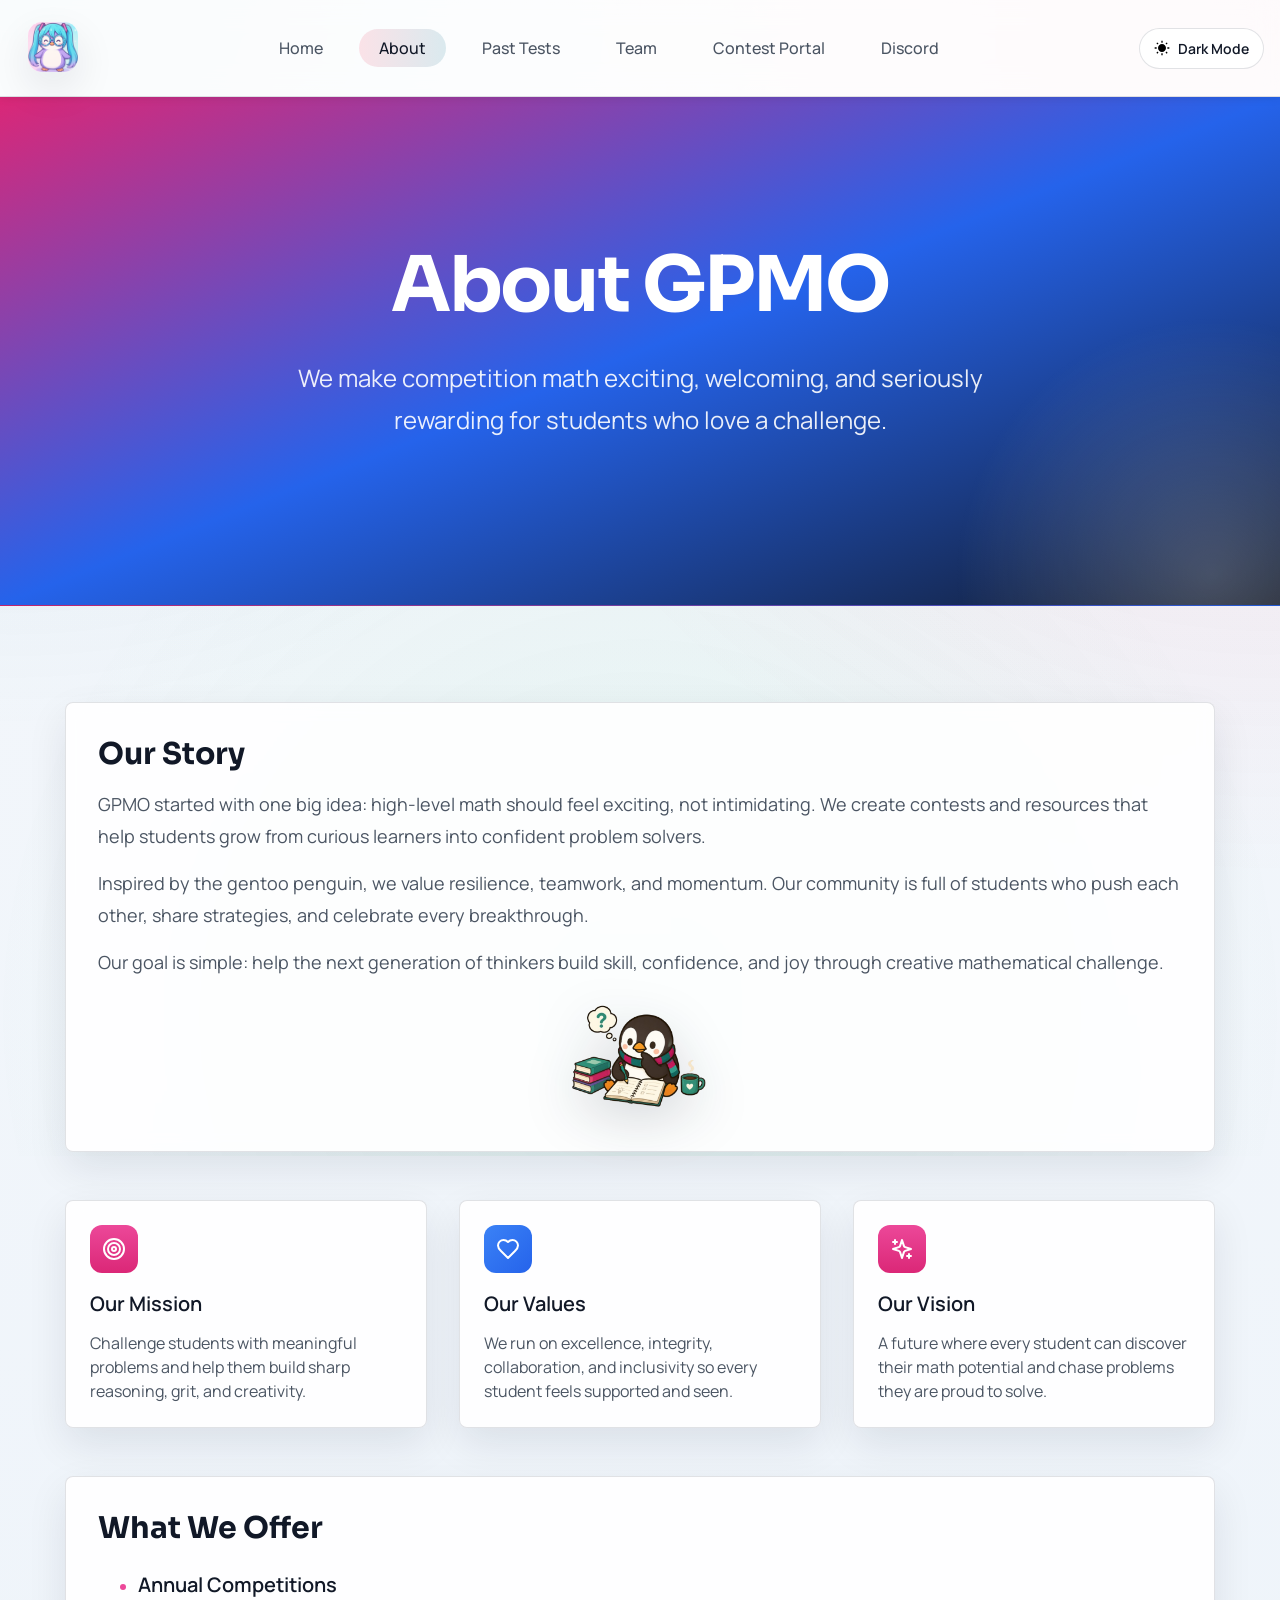
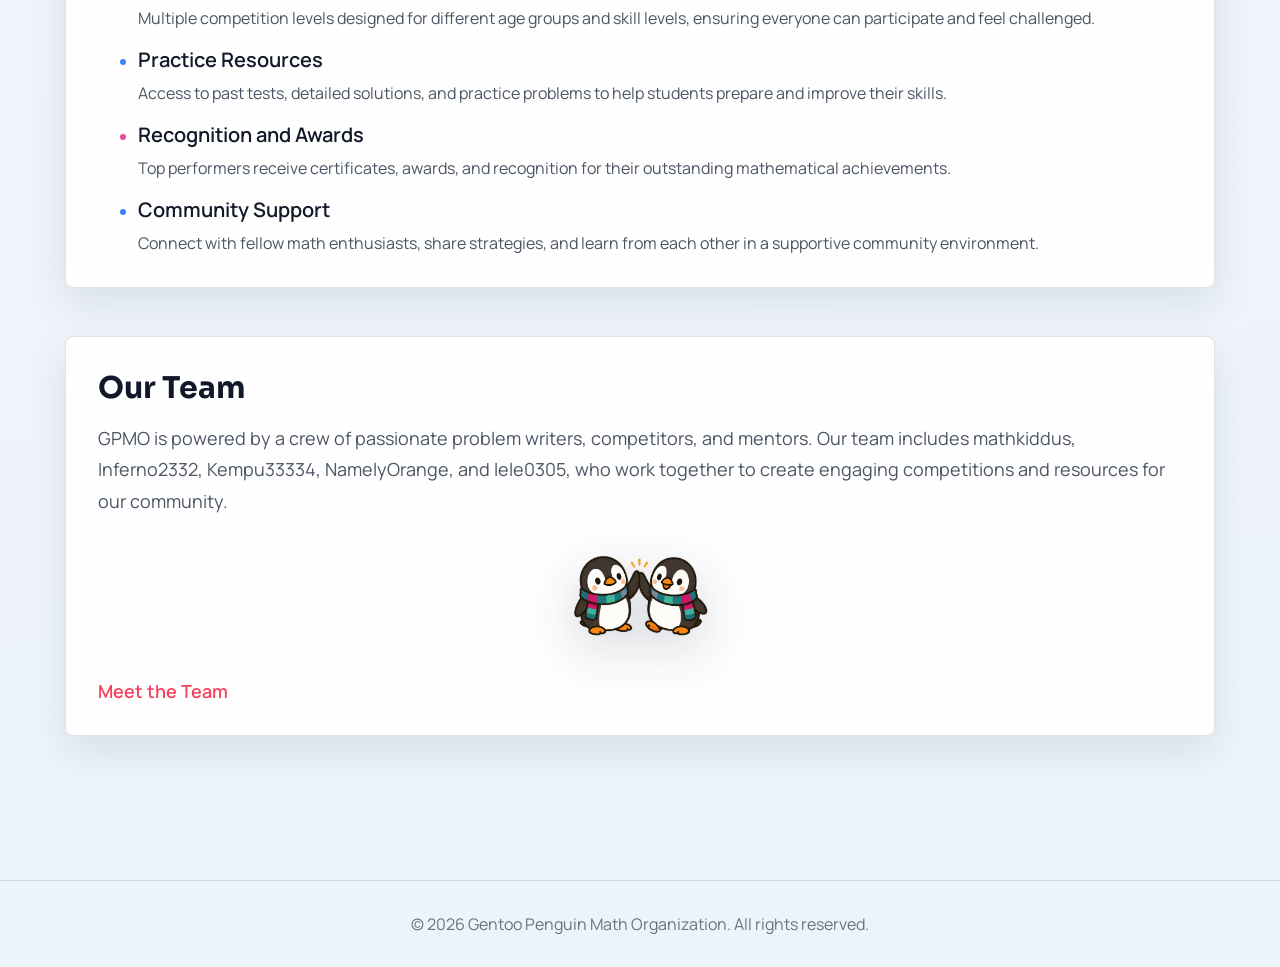
==== commit fd755228: "added some noots" ====
--- a/about.html
+++ b/about.html
@@ -38,6 +38,9 @@
                     <h3>GPMO started with one big idea: high-level math should feel exciting, not intimidating. We create contests and resources that help students grow from curious learners into confident problem solvers.</h3>
                     <h3>Inspired by the gentoo penguin, we value resilience, teamwork, and momentum. Our community is full of students who push each other, share strategies, and celebrate every breakthrough.</h3>
                     <h3>Our goal is simple: help the next generation of thinkers build skill, confidence, and joy through creative mathematical challenge.</h3>
+                    <div class="mascot-showcase mascot-showcase-story">
+                        <img src="./assets/images/penguins/noot-thinking.png" alt="GPMO mascot thinking through a math problem" class="mascot-image mascot-image-medium">
+                    </div>
                 </div>
                 <div class="about-gpmo-container">
                     <div class="facts-box facts-box-red">
@@ -86,6 +89,9 @@
                 <div class="our-team">
                     <h1>Our Team</h1>
                     <h3>GPMO is powered by a crew of passionate problem writers, competitors, and mentors. Our team includes mathkiddus, Inferno2332, Kempu33334, NamelyOrange, and lele0305, who work together to create engaging competitions and resources for our community.</h3>
+                    <div class="mascot-showcase mascot-showcase-team">
+                        <img src="./assets/images/penguins/noot-team.png" alt="GPMO mascot representing teamwork and collaboration" class="mascot-image mascot-image-medium">
+                    </div>
                     <br>
                     <a href="team.html" class="primary-button">Meet the Team</a>
                 </div>
--- a/assets/css/style.css
+++ b/assets/css/style.css
@@ -1682,6 +1682,47 @@
     line-height: 1.6;
 }
 
+.mascot-showcase {
+    display: flex;
+    justify-content: center;
+    align-items: center;
+    margin-top: var(--space-6);
+}
+
+.mascot-showcase-hero {
+    margin-top: var(--space-8);
+}
+
+.mascot-showcase-story,
+.mascot-showcase-team,
+.mascot-showcase-preview {
+    margin-top: var(--space-5);
+}
+
+.mascot-image {
+    display: block;
+    width: auto;
+    height: auto;
+    object-fit: contain;
+    filter: drop-shadow(0 16px 26px rgba(15, 23, 42, 0.16));
+}
+
+.mascot-image-large {
+    max-width: min(220px, 42vw);
+}
+
+.mascot-image-medium {
+    max-width: min(180px, 34vw);
+}
+
+.mascot-image-small {
+    max-width: min(140px, 28vw);
+}
+
+[data-theme='dark'] .mascot-image {
+    filter: drop-shadow(0 18px 32px rgba(2, 6, 23, 0.5));
+}
+
 .facts-box,
 .our-story,
 .what-we-offer,
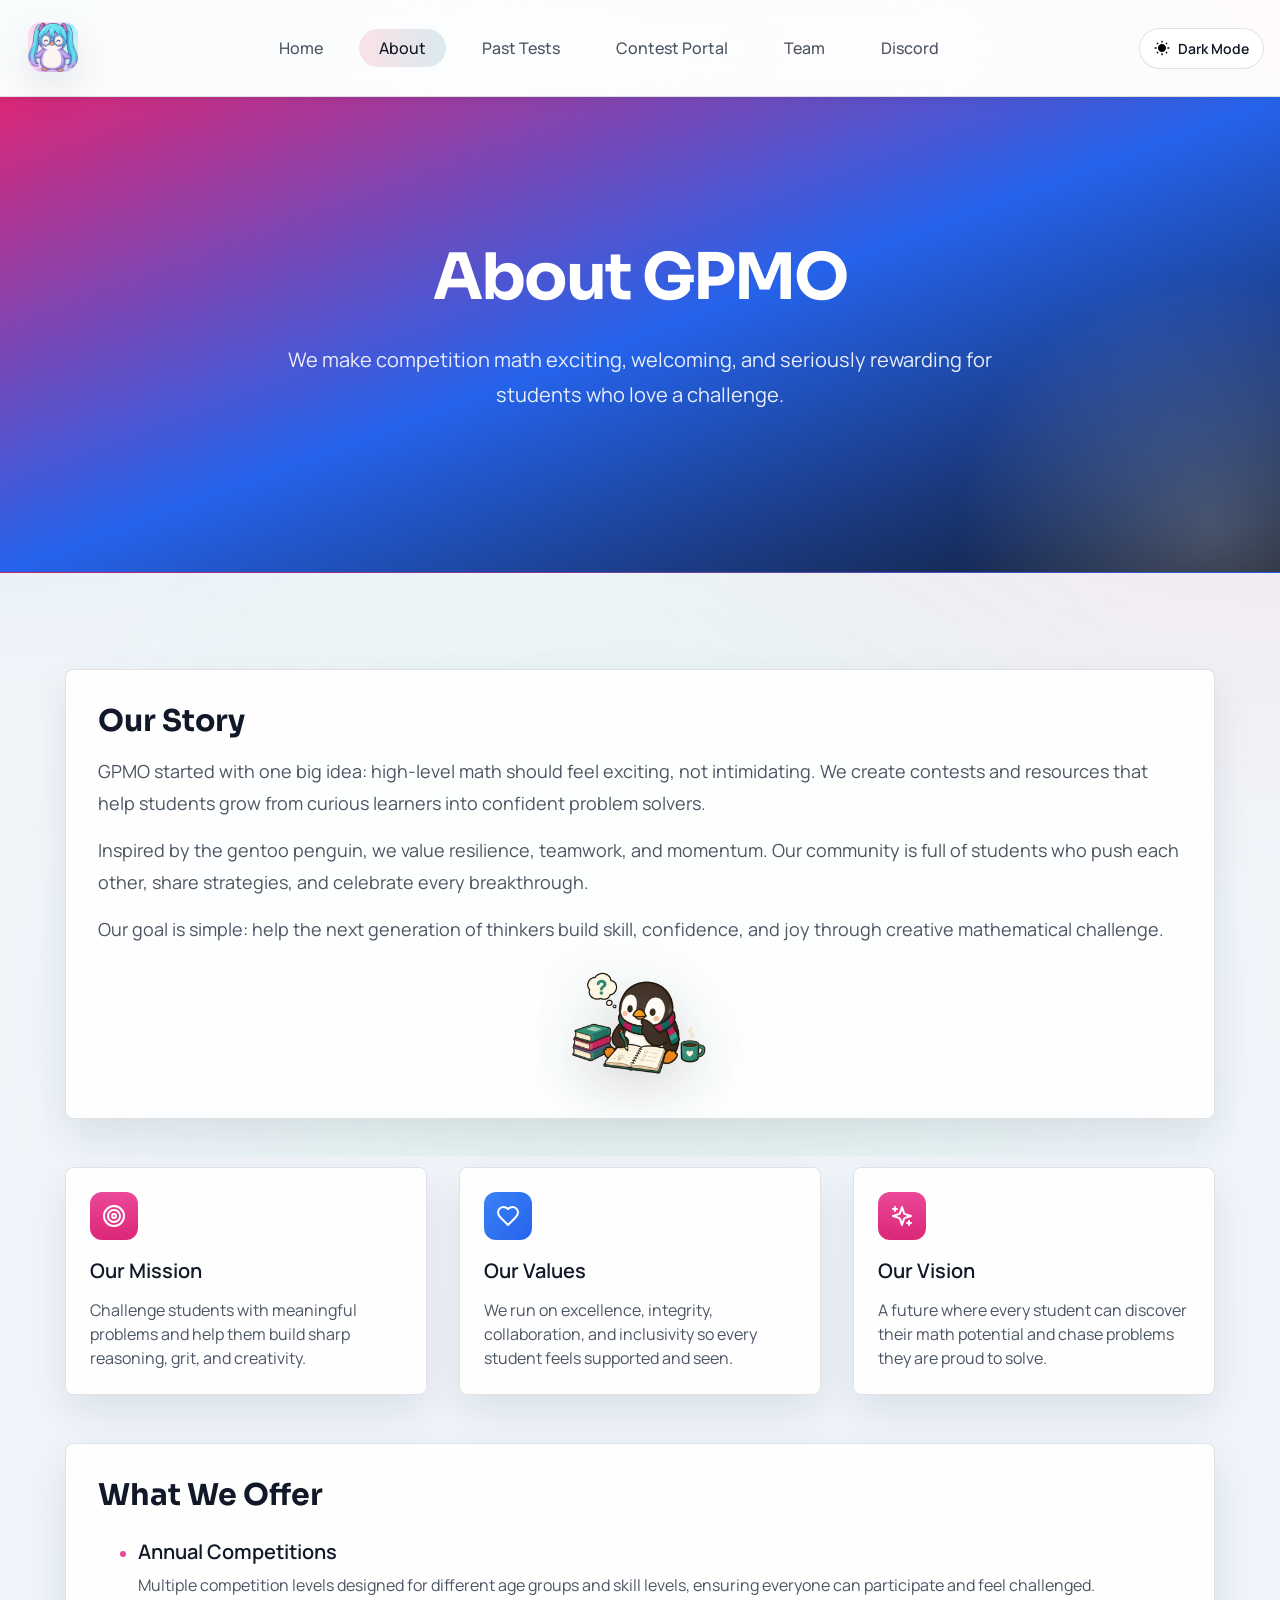
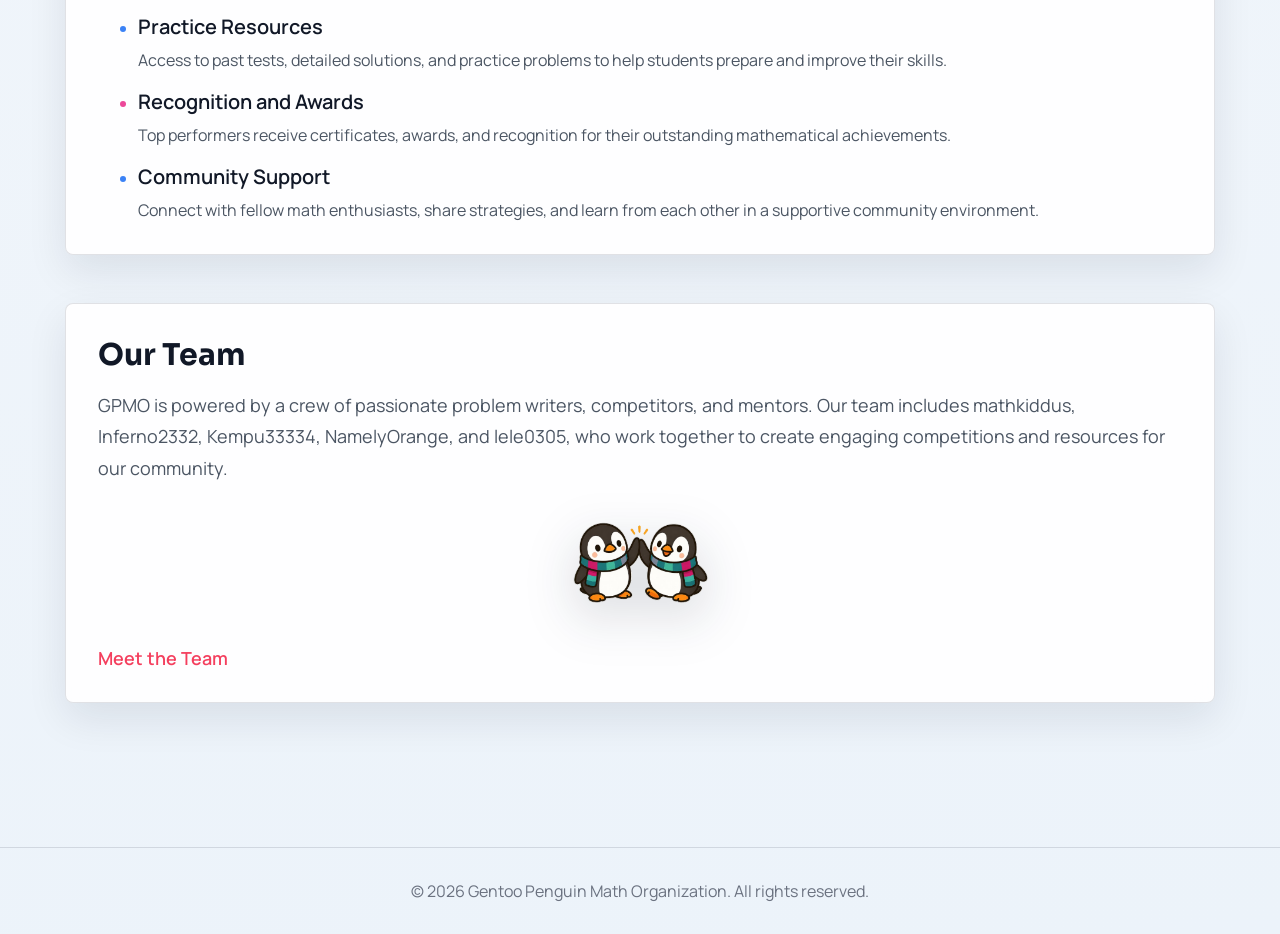
==== commit 75583852: "move team after contest portal" ====
--- a/about.html
+++ b/about.html
@@ -15,8 +15,8 @@
                     <li><a href="index.html" class="nav-link">Home</a></li>
                     <li><a href="about.html" class="nav-link current-nav-link">About</a></li>
                     <li><a href="past-tests.html" class="nav-link">Past Tests</a></li>
+                    <li><a href="contest.html" class="nav-link">Contest Portal</a></li>
                     <li><a href="team.html" class="nav-link">Team</a></li>
-                    <li><a href="contest.html" class="nav-link">Contest Portal</a></li>
                     <li><a href="https://discord.gg/maKuNTpXgc" class="nav-link" target="_blank" rel="noreferrer noopener">Discord</a></li>
                 </ul>
                 <button class="theme-toggle" type="button" aria-label="Switch color theme" aria-pressed="false">
--- a/assets/css/style.css
+++ b/assets/css/style.css
@@ -151,7 +151,11 @@
         font-size: var(--text-5xl);
     }
     .header-style > p {
-        font-size: var(--text-xl);
+        font-size: var(--text-lg);
+    }
+
+    .home-hero-copy > p {
+        font-size: var(--text-lg);
     }
 }
 
@@ -160,7 +164,11 @@
         font-size: var(--text-6xl);
     }
     .header-style > p {
-        font-size: var(--text-2xl);
+        font-size: var(--text-xl);
+    }
+
+    .home-hero-copy > p {
+        font-size: var(--text-xl);
     }
 }
 
@@ -708,6 +716,8 @@
     border-width: 0.8px;
     border-style: solid;
     transition: var(--transition-fast);
+    display: flex;
+    flex-direction: column;
 }
 
 .competition-box:hover {
@@ -780,6 +790,7 @@
     align-items: center;
     justify-content: center;
     gap: var(--space-3);
+    margin-top: auto;
 }
 
 .test-button {
@@ -1017,6 +1028,8 @@
     padding: var(--space-5);
     text-align: left;
     box-shadow: var(--shadow-lg);
+    display: flex;
+    flex-direction: column;
 }
 
 .contest-card-header {
@@ -1053,6 +1066,11 @@
     align-items: center;
     font-weight: var(--font-weight-semibold);
     font-size: var(--text-sm);
+}
+
+.contest-card > .contest-card-link,
+.contest-card > .contest-card-missing {
+    margin-top: auto;
 }
 
 .contest-card-link {
@@ -1512,7 +1530,12 @@
 }
 
 .header-style > h1 {
-    font-size: clamp(2.3rem, 7vw, 4.8rem);
+    font-size: clamp(1.95rem, 5.8vw, 4rem);
+    letter-spacing: -0.03em;
+}
+
+.home-hero-copy > h1 {
+    font-size: clamp(1.95rem, 5.8vw, 4rem);
     letter-spacing: -0.03em;
 }
 
@@ -1520,6 +1543,37 @@
     max-width: 760px;
     line-height: 1.75;
     color: rgba(255, 255, 255, 0.9);
+}
+
+.home-hero-copy > p {
+    max-width: 760px;
+    line-height: 1.75;
+    color: rgba(255, 255, 255, 0.9);
+}
+
+.header-style-home {
+    text-align: left;
+}
+
+.home-hero-layout {
+    max-width: 1040px;
+    margin: 0 auto;
+    display: grid;
+    grid-template-columns: minmax(0, 1fr) auto;
+    align-items: center;
+    gap: var(--space-8);
+}
+
+.home-hero-copy .button-container {
+    justify-content: flex-start;
+}
+
+.mascot-showcase-hero-side {
+    margin-top: 0;
+}
+
+.mascot-image-hero-side {
+    max-width: min(405px, 40vw);
 }
 
 .button,
@@ -1695,7 +1749,8 @@
 
 .mascot-showcase-story,
 .mascot-showcase-team,
-.mascot-showcase-preview {
+.mascot-showcase-preview,
+.mascot-showcase-timeline {
     margin-top: var(--space-5);
 }
 
@@ -1945,6 +2000,27 @@
     .nav-link {
         border-radius: var(--radius-md);
     }
+
+    .header-style-home {
+        text-align: center;
+    }
+
+    .home-hero-layout {
+        grid-template-columns: 1fr;
+        gap: var(--space-4);
+    }
+
+    .home-hero-copy .button-container {
+        justify-content: center;
+    }
+
+    .mascot-showcase-hero-side {
+        margin-top: var(--space-2);
+    }
+
+    .mascot-image-hero-side {
+        max-width: min(255px, 64vw);
+    }
 }
 
 @media screen and (max-width: 620px) {
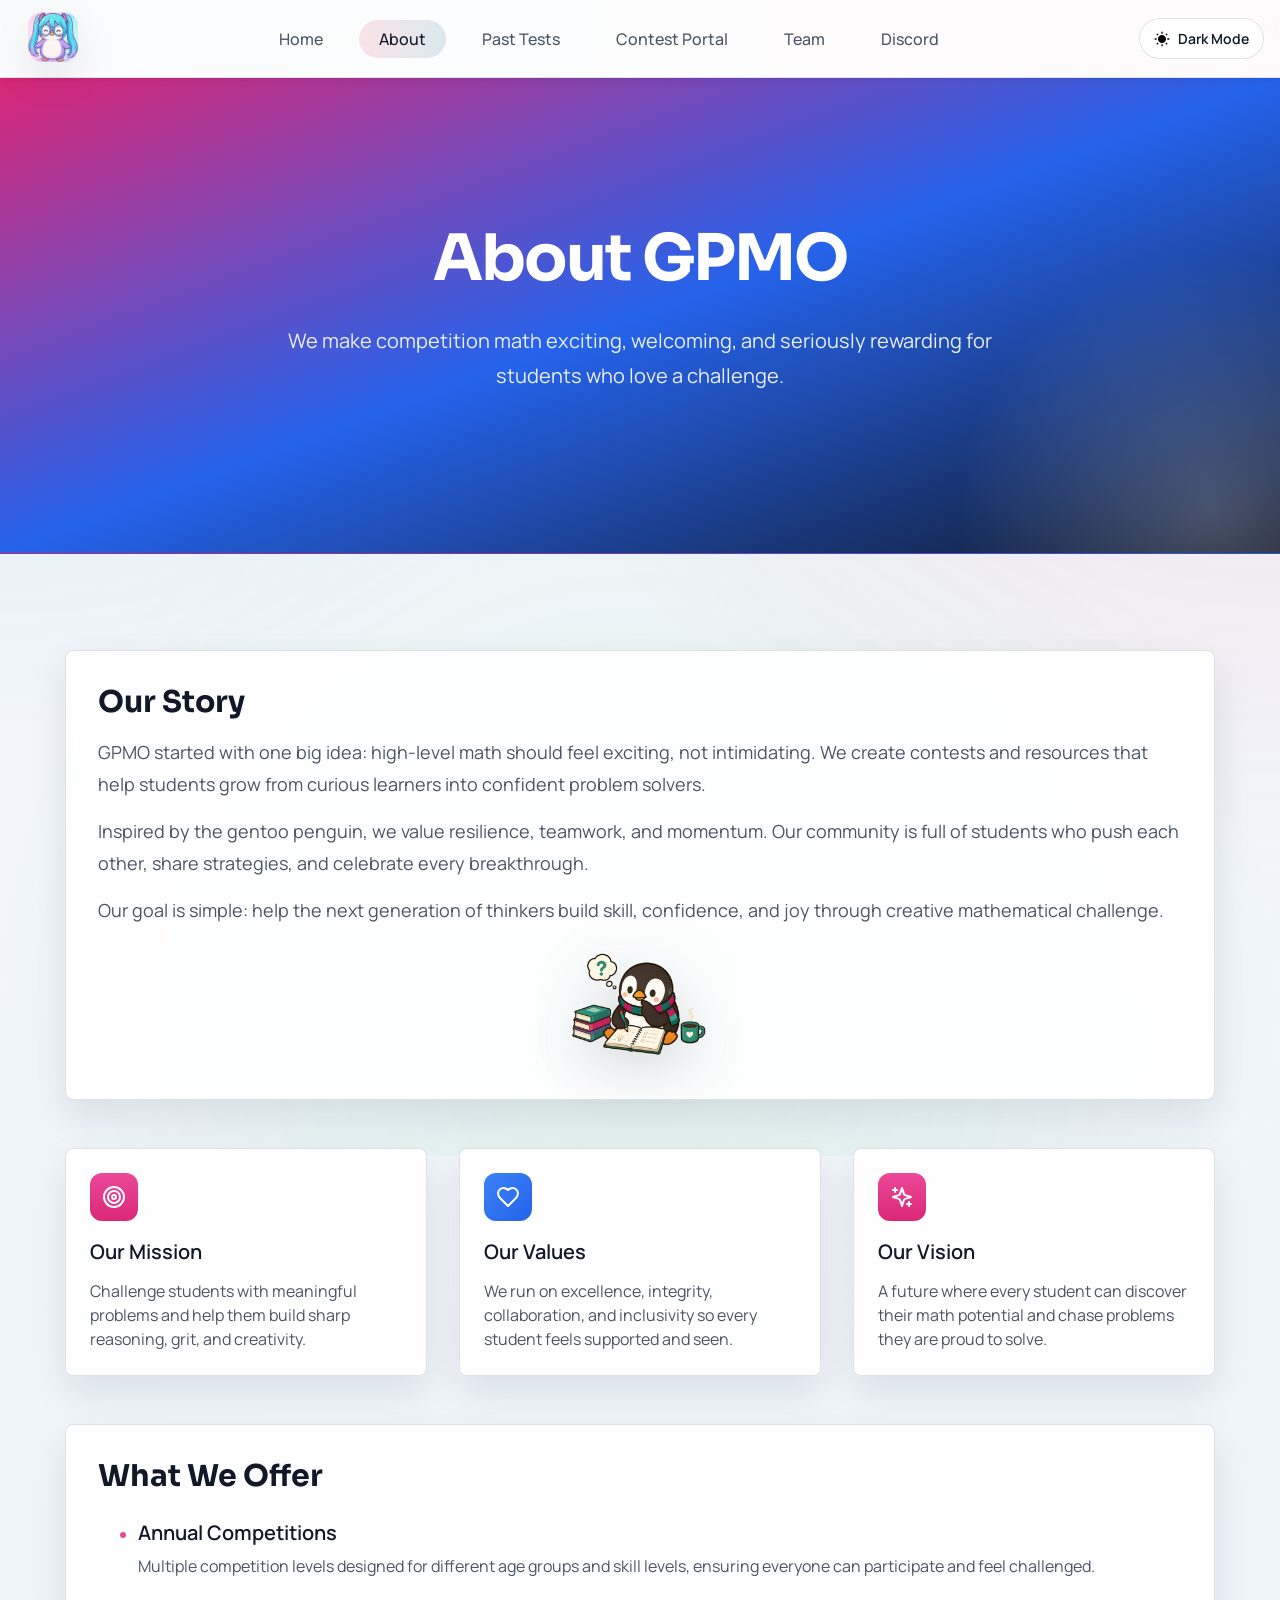
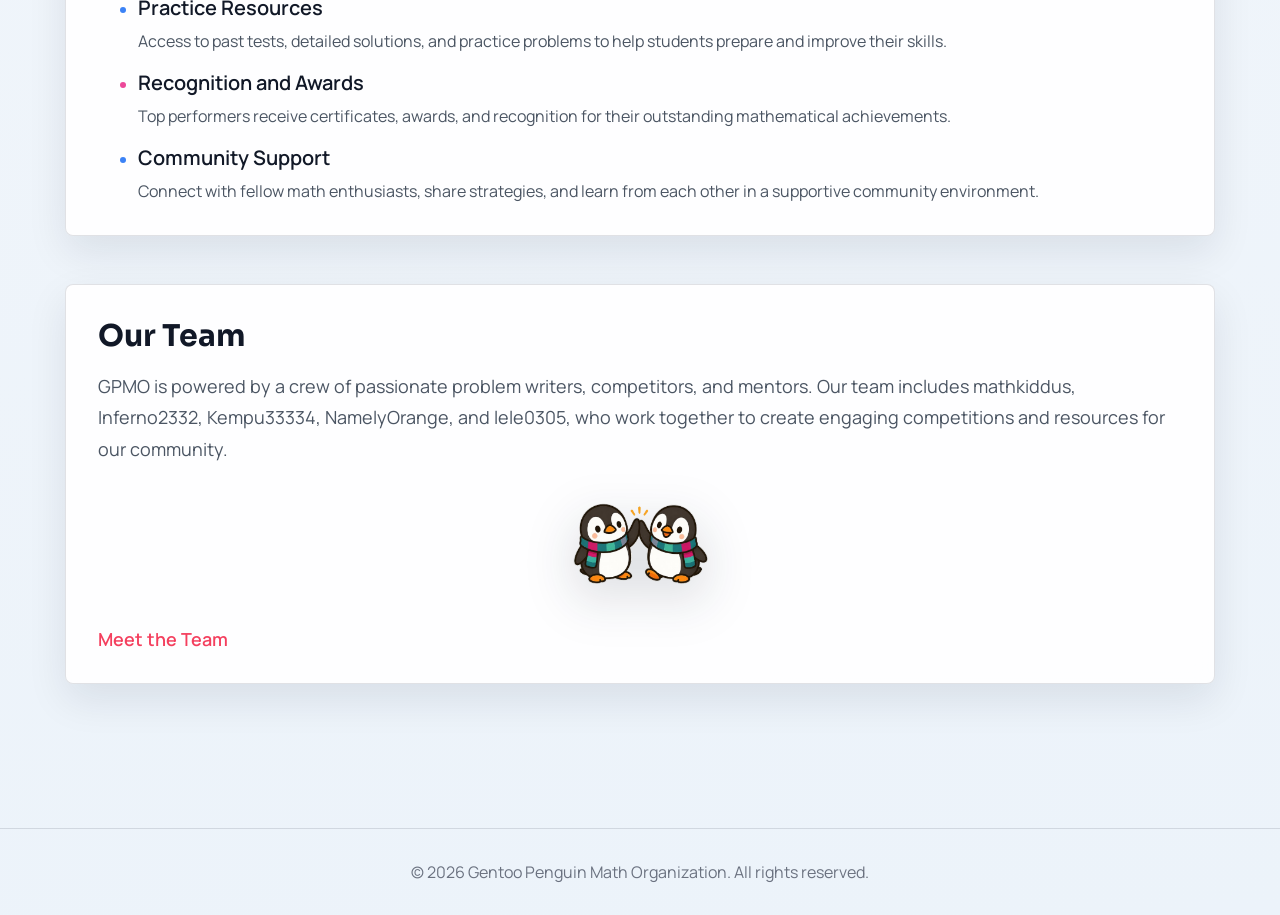
==== commit 83e587b4: "change contest.html to contest-portal.html" ====
--- a/about.html
+++ b/about.html
@@ -15,7 +15,7 @@
                     <li><a href="index.html" class="nav-link">Home</a></li>
                     <li><a href="about.html" class="nav-link current-nav-link">About</a></li>
                     <li><a href="past-tests.html" class="nav-link">Past Tests</a></li>
-                    <li><a href="contest.html" class="nav-link">Contest Portal</a></li>
+                    <li><a href="contest-portal.html" class="nav-link">Contest Portal</a></li>
                     <li><a href="team.html" class="nav-link">Team</a></li>
                     <li><a href="https://discord.gg/maKuNTpXgc" class="nav-link" target="_blank" rel="noreferrer noopener">Discord</a></li>
                 </ul>
--- a/assets/css/style.css
+++ b/assets/css/style.css
@@ -1223,6 +1223,10 @@
     border: 1px solid var(--neutral-200);
 }
 
+.submit-controls {
+    margin-top: var(--space-5);
+}
+
 .question-label {
     display: block;
     margin-bottom: var(--space-2);
@@ -1426,8 +1430,7 @@
 .nav {
     z-index: 40;
     height: auto;
-    min-height: 72px;
-    padding: var(--space-3) var(--layout-gutter);
+    padding: var(--space-2) var(--layout-gutter);
     justify-content: space-between;
     gap: var(--space-6);
     background: var(--surface-glass);
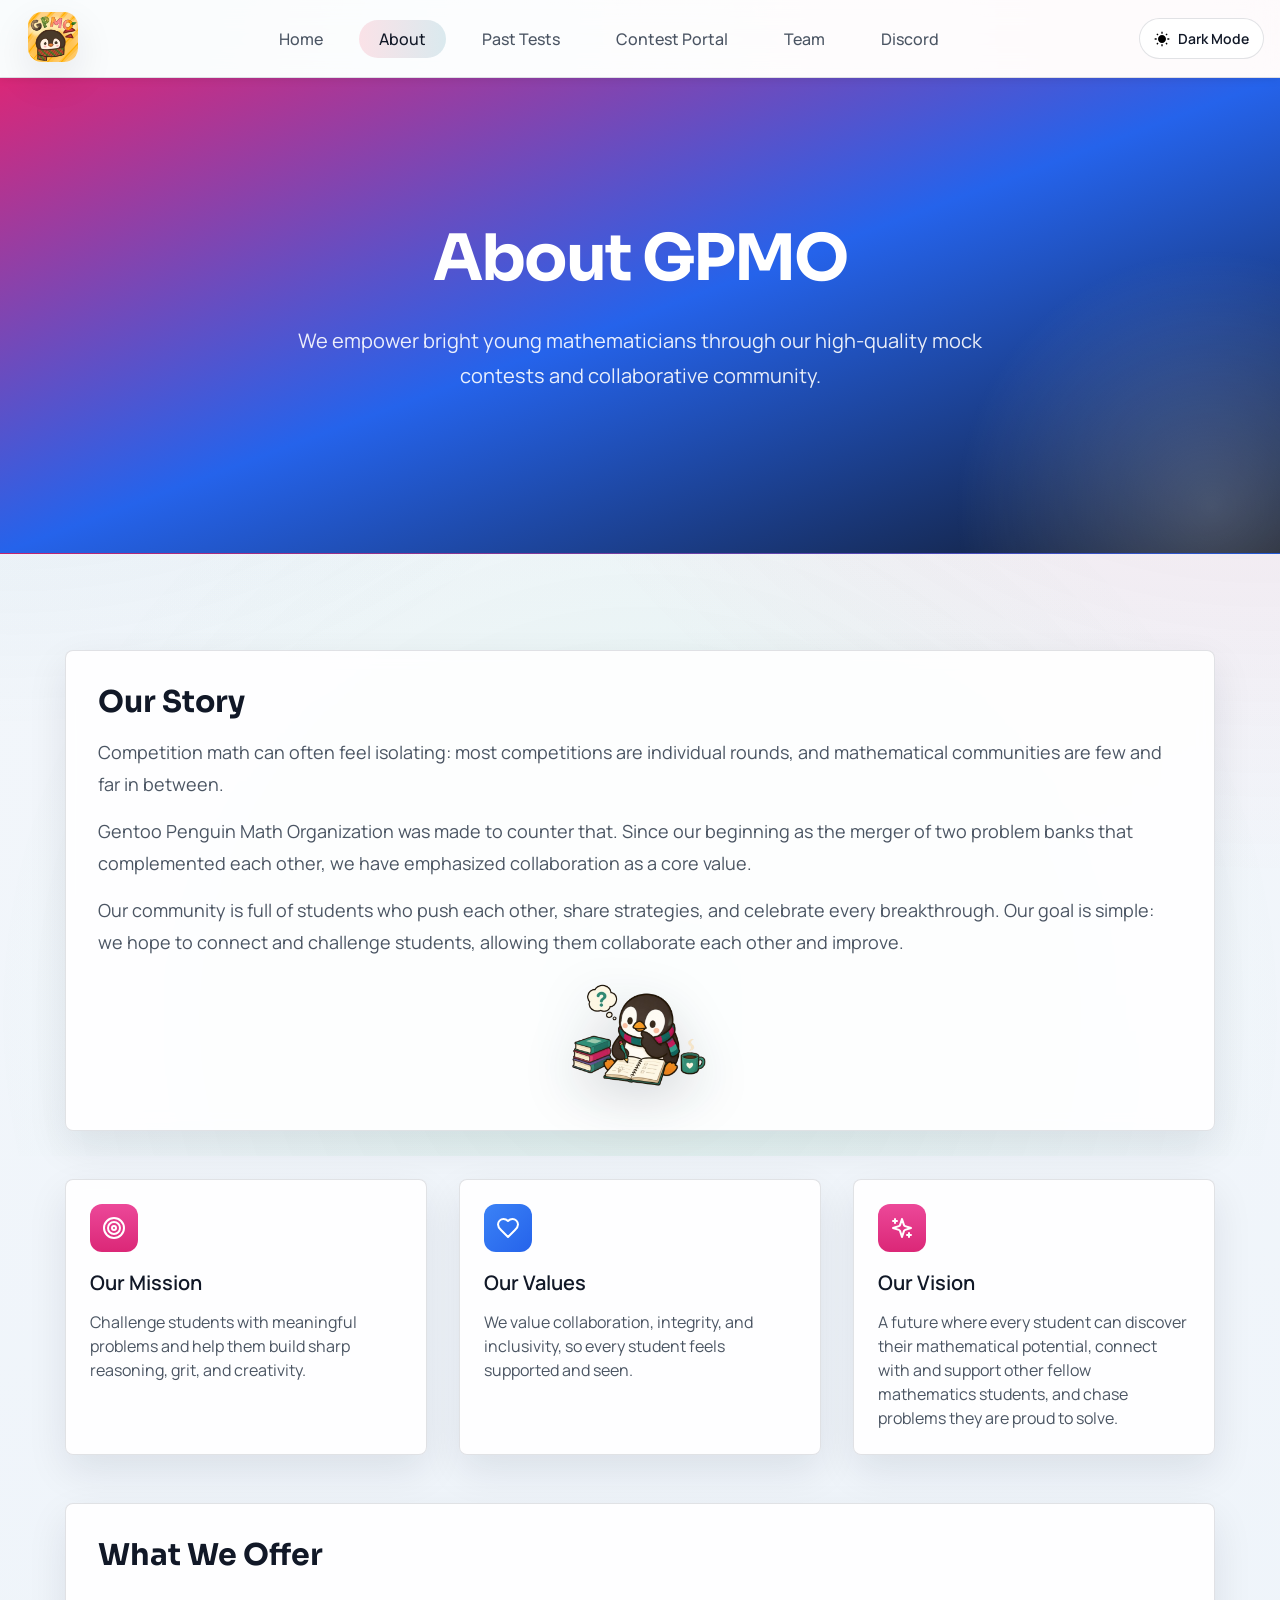
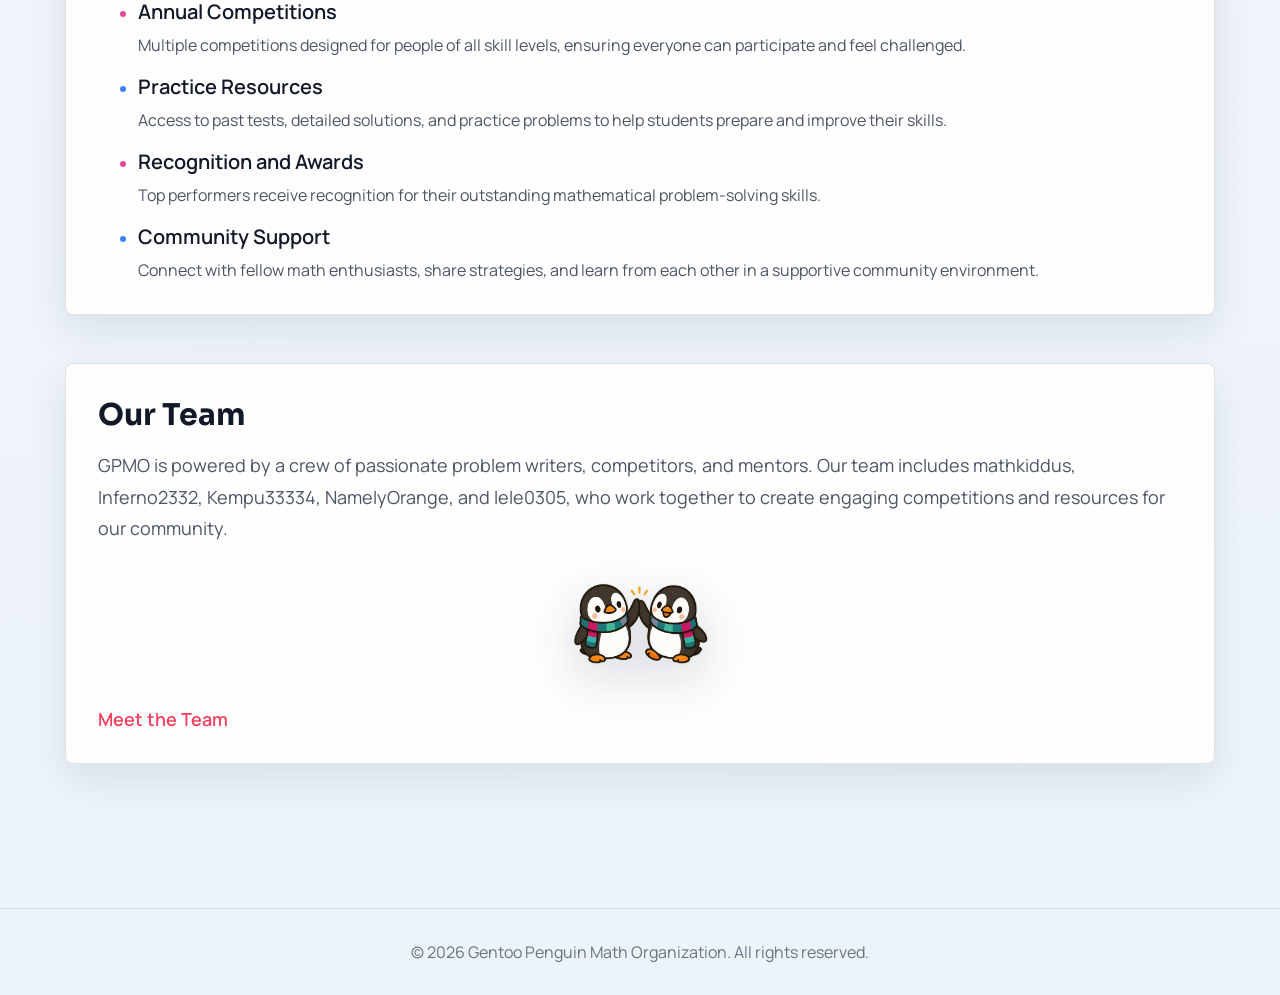
==== commit 04f4510e: "update logo image" ====
--- a/about.html
+++ b/about.html
@@ -5,12 +5,14 @@
         <meta name="viewport" content="width=device-width, initial-scale=1.0">
         <meta http-equiv="X-UA-Compatible" content="ie=edge">
         <title>Gentoo Penguin Math Organization ● About</title>
+        <script src="./assets/js/theme-init.js"></script>
+        <script src="./assets/js/index.js" defer></script>
         <link rel="stylesheet" href="./assets/css/style.css">
     </head>
     <body>
         <main>
             <nav class="nav">
-                <p class="fancy-text"><a href="index.html"><img src="./assets/images/penguins/logo.png" alt="GPMO Logo" class="logo"></a></p>
+                <p class="fancy-text"><a href="index.html"><img src="./assets/images/penguins/logo-new.png" alt="GPMO Logo" class="logo"></a></p>
                 <ul class="nav-bar">
                     <li><a href="index.html" class="nav-link">Home</a></li>
                     <li><a href="about.html" class="nav-link current-nav-link">About</a></li>
@@ -30,14 +32,14 @@
             </nav>
             <div class="header-style header-style-1">
                 <h1>About GPMO</h1>
-                <p>We make competition math exciting, welcoming, and seriously rewarding for students who love a challenge.</p>
+                <p>We empower bright young mathematicians through our high-quality mock contests and collaborative community.</p>
             </div>
             <div class="background-gray about-gpmo">
                 <div class="our-story">
                     <h1>Our Story</h1>
-                    <h3>GPMO started with one big idea: high-level math should feel exciting, not intimidating. We create contests and resources that help students grow from curious learners into confident problem solvers.</h3>
-                    <h3>Inspired by the gentoo penguin, we value resilience, teamwork, and momentum. Our community is full of students who push each other, share strategies, and celebrate every breakthrough.</h3>
-                    <h3>Our goal is simple: help the next generation of thinkers build skill, confidence, and joy through creative mathematical challenge.</h3>
+                    <h3>Competition math can often feel isolating: most competitions are individual rounds, and mathematical communities are few and far in between.</h3>
+                    <h3>Gentoo Penguin Math Organization was made to counter that. Since our beginning as the merger of two problem banks that complemented each other, we have emphasized collaboration as a core value.</h3>
+                    <h3> Our community is full of students who push each other, share strategies, and celebrate every breakthrough. Our goal is simple: we hope to connect and challenge students, allowing them collaborate each other and improve.</h3>
                     <div class="mascot-showcase mascot-showcase-story">
                         <img src="./assets/images/penguins/noot-thinking.png" alt="GPMO mascot thinking through a math problem" class="mascot-image mascot-image-medium">
                     </div>
@@ -55,14 +57,14 @@
                             <svg xmlns="http://www.w3.org/2000/svg" width="24" height="24" viewBox="0 0 24 24" fill="none" stroke="currentColor" stroke-width="2" stroke-linecap="round" stroke-linejoin="round" class="lucide lucide-heart text-white"><path d="M19 14c1.49-1.46 3-3.21 3-5.5A5.5 5.5 0 0 0 16.5 3c-1.76 0-3 .5-4.5 2-1.5-1.5-2.74-2-4.5-2A5.5 5.5 0 0 0 2 8.5c0 2.3 1.5 4.05 3 5.5l7 7Z"></path></svg>
                         </div>
                         <h3>Our Values</h3>
-                        <h4>We run on excellence, integrity, collaboration, and inclusivity so every student feels supported and seen.</h4>
+                        <h4>We value collaboration, integrity, and inclusivity, so every student feels supported and seen.</h4>
                     </div>
                     <div class="facts-box facts-box-red">
                         <div class="icon-box-red">
                             <svg xmlns="http://www.w3.org/2000/svg" width="24" height="24" viewBox="0 0 24 24" fill="none" stroke="currentColor" stroke-width="2" stroke-linecap="round" stroke-linejoin="round" class="lucide lucide-sparkles text-white"><path d="m12 3-1.912 5.813a2 2 0 0 1-1.275 1.275L3 12l5.813 1.912a2 2 0 0 1 1.275 1.275L12 21l1.912-5.813a2 2 0 0 1 1.275-1.275L21 12l-5.813-1.912a2 2 0 0 1-1.275-1.275L12 3Z"></path><path d="M5 3v4"></path><path d="M19 17v4"></path><path d="M3 5h4"></path><path d="M17 19h4"></path></svg>
                         </div>
                         <h3>Our Vision</h3>
-                        <h4>A future where every student can discover their math potential and chase problems they are proud to solve.</h4>
+                        <h4>A future where every student can discover their mathematical potential, connect with and support other fellow mathematics students, and chase problems they are proud to solve.</h4>
                     </div>
                 </div>
                 <div class="what-we-offer">
@@ -70,7 +72,7 @@
                     <ul>
                         <li class="red-bullet">
                             <h3>Annual Competitions</h3>
-                            <h4>Multiple competition levels designed for different age groups and skill levels, ensuring everyone can participate and feel challenged.</h4>
+                            <h4>Multiple competitions designed for people of all skill levels, ensuring everyone can participate and feel challenged.</h4>
                         </li>
                         <li class="blue-bullet">
                             <h3>Practice Resources</h3>
@@ -78,7 +80,7 @@
                         </li>
                         <li class="red-bullet">
                             <h3>Recognition and Awards</h3>
-                            <h4>Top performers receive certificates, awards, and recognition for their outstanding mathematical achievements.</h4>
+                            <h4>Top performers receive recognition for their outstanding mathematical problem-solving skills.</h4>
                         </li>
                         <li class="blue-bullet">
                             <h3>Community Support</h3>
@@ -98,6 +100,5 @@
             </div>
             <footer class="copyright">© 2026 Gentoo Penguin Math Organization. All rights reserved.</footer>
         </main>
-        <script src="./assets/js/index.js"></script>
     </body>
 </html>
--- a/assets/css/style.css
+++ b/assets/css/style.css
@@ -696,6 +696,12 @@
     justify-content: center;
 }
 
+.test-links + .year-competition {
+    margin-top: var(--space-12);
+    padding-top: var(--space-10);
+    border-top: 1px solid var(--line);
+}
+
 @media screen and (max-width: 1100px) {
     .test-links {
         grid-template-columns: repeat(2, minmax(0, 1fr));
@@ -953,8 +959,8 @@
 .hamburger::after { top: 7px; }
 
 .nav.open .hamburger { background: transparent; }
-.nav.open .hamburger::before { transform: rotate(45deg) translate(3px, 3px); top: 0; }
-.nav.open .hamburger::after { transform: rotate(-45deg) translate(3px, -3px); top: 0; }
+.nav.open .hamburger::before { transform: rotate(45deg); top: 0; }
+.nav.open .hamburger::after { transform: rotate(-45deg); top: 0; }
 
 @media screen and (max-width: 700px) {
     .nav { padding: 0 var(--space-4); height: 56px; }
@@ -1100,9 +1106,78 @@
 
 .contest-submission-grid {
     display: grid;
-    grid-template-columns: minmax(300px, 1.05fr) minmax(280px, 0.95fr);
+    grid-template-columns: minmax(0, 1fr) minmax(0, 1fr);
     gap: var(--space-8);
     align-items: start;
+}
+
+.contest-submission-grid.is-started {
+    grid-template-areas: "preview form";
+    gap: var(--space-6);
+}
+
+.contest-submission-grid.is-started .contest-form-panel {
+    grid-area: form;
+}
+
+.contest-submission-grid.is-started .contest-preview-panel {
+    grid-area: preview;
+    min-width: 0;
+}
+
+.contest-submission-grid.is-started .contest-setup-controls {
+    display: none;
+}
+
+.contest-submission-grid.is-started .contest-entry-gate {
+    max-width: 440px;
+}
+
+.contest-submission-grid.is-started .contest-entry-gate .form-label {
+    margin-top: var(--space-4);
+}
+
+.contest-submission-grid.is-started .contest-entry-gate .form-label:first-child {
+    margin-top: 0;
+}
+
+.contest-submission-grid.is-started .contest-form-card,
+.contest-submission-grid.is-started .preview-card {
+    padding: 0;
+    border: 0;
+    border-radius: 0;
+    background: transparent;
+    box-shadow: none;
+    backdrop-filter: none;
+}
+
+.contest-submission-grid.is-started #previewTitle,
+.contest-submission-grid.is-started #contestPreviewDetails {
+    display: none;
+}
+
+.contest-submission-grid.is-started .pdf-preview {
+    position: relative;
+    min-height: 0;
+    border: 0;
+    border-radius: 0;
+    background: transparent;
+}
+
+.pdf-control-cover {
+    position: absolute;
+    top: 0;
+    right: 0;
+    z-index: 2;
+    width: 70px;
+    height: 60px;
+    background: #1D1E1F;
+}
+
+.contest-submission-grid.is-started .pdf-preview iframe {
+    display: block;
+    height: calc(100vh - 220px);
+    min-height: 560px;
 }
 
 .contest-form-card,
@@ -1223,6 +1298,10 @@
     border: 1px solid var(--neutral-200);
 }
 
+.question-field .answer-input {
+    margin-bottom: 0;
+}
+
 .submit-controls {
     margin-top: var(--space-5);
 }
@@ -1240,7 +1319,7 @@
 
 .timer-row {
     display: flex;
-    justify-content: space-between;
+    justify-content: center;
     align-items: center;
     gap: var(--space-3);
     margin-bottom: var(--space-4);
@@ -1249,6 +1328,13 @@
     background-color: var(--neutral-50);
     font-size: 15px;
     color: var(--neutral-800);
+}
+
+.contest-submission-grid.is-started .timer-row {
+    margin-bottom: var(--space-3);
+    padding: 0;
+    background: transparent;
+    text-align: center;
 }
 
 .timer-row strong {
@@ -1306,8 +1392,19 @@
         grid-template-columns: 1fr;
     }
 
+    .contest-submission-grid.is-started {
+        grid-template-areas:
+            "preview"
+            "form";
+    }
+
     .pdf-preview iframe {
         min-height: 280px;
+    }
+
+    .contest-submission-grid.is-started .pdf-preview iframe {
+        height: 60vh;
+        min-height: 420px;
     }
 }
 
@@ -1358,7 +1455,7 @@
     --page-bg-alt: rgb(18, 29, 48);
     --surface-1: rgba(18, 29, 49, 0.82);
     --surface-2: rgb(31, 48, 76);
-    --surface-glass: rgba(8, 15, 27, 0.78);
+    --surface-glass: rgba(8, 15, 27, 0.86);
     --text-strong: rgb(237, 243, 255);
     --text-soft: rgb(198, 210, 233);
     --text-muted: rgb(157, 173, 201);
@@ -1992,9 +2089,10 @@
     }
 
     .nav-bar {
-        top: 64px;
+        top: 100%;
         order: 5;
         gap: var(--space-1);
+        padding: var(--space-3) var(--space-4);
         background: var(--surface-glass);
         border-bottom: 1px solid var(--line);
         backdrop-filter: blur(12px);
@@ -2002,6 +2100,12 @@
 
     .nav-link {
         border-radius: var(--radius-md);
+        width: auto;
+        padding: var(--space-1) var(--space-3);
+    }
+
+    .nav-bar.open {
+        gap: var(--space-2);
     }
 
     .header-style-home {
@@ -2053,11 +2157,13 @@
     .modal-actions {
         flex-direction: column;
         align-items: stretch;
+        gap: var(--space-3);
     }
 
     .button,
     .test-button {
         width: 100%;
+        box-sizing: border-box;
     }
 }
 
@@ -2069,3 +2175,29 @@
         transition: none !important;
     }
 }
+
+.contest-submission.is-started {
+    width: 100%;
+    max-width: none;
+    margin: 0;
+    padding: var(--space-4) 0 0;
+}
+
+.contest-submission.is-started .contest-submission-grid {
+    grid-template-columns: minmax(0, 1fr) minmax(0, 1fr);
+    gap: 0;
+    column-gap: var(--space-4);
+}
+
+.contest-submission.is-started .contest-form-panel {
+    padding-right: var(--space-4);
+}
+
+@media screen and (max-width: 980px) {
+    .contest-submission.is-started .contest-submission-grid {
+        grid-template-columns: minmax(0, 1fr);
+        grid-template-areas:
+            "preview"
+            "form";
+    }
+}
